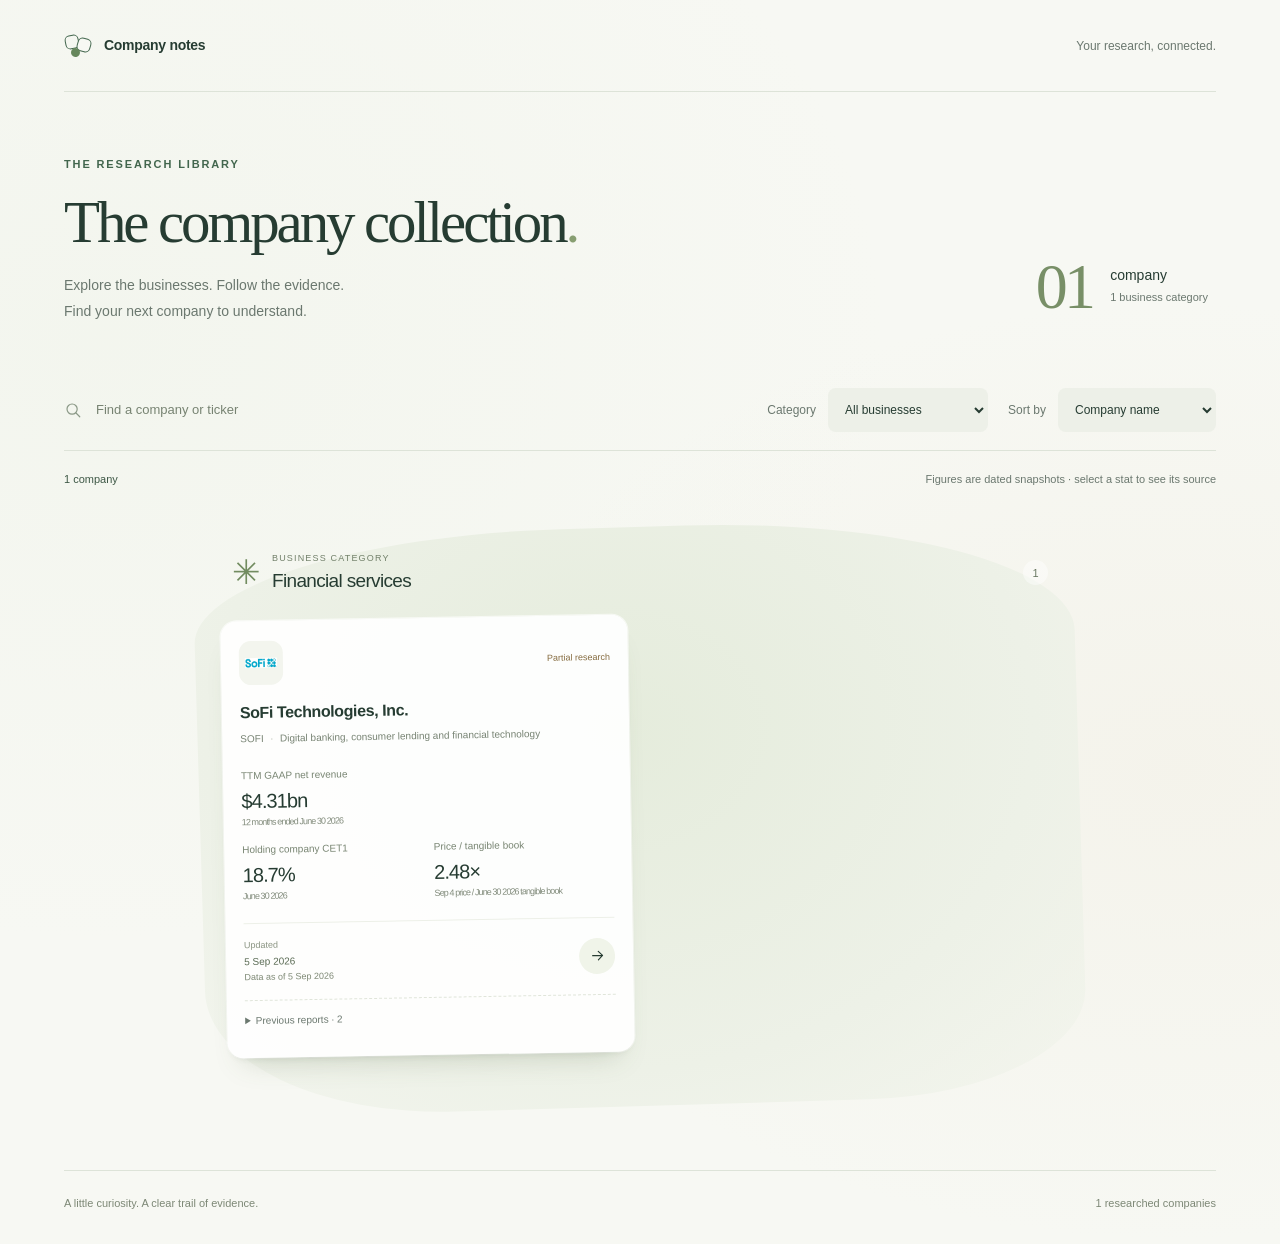
==== index.html @ 79e11a02 "Publish company research library with compact SOFI evidence" ====
<!doctype html><html lang="en"><head><meta charset="utf-8"><meta name="viewport" content="width=device-width, initial-scale=1"><meta name="referrer" content="no-referrer"><meta name="description" content="A personal library of sourced company research, grouped by business category."><title>The company collection</title><style>:root{--paper:#f7f8f3;--ink:#263c32;--muted:#6b786f;--accent:#42664d;--line:#dde3d8;font-family:"Segoe UI",Arial,sans-serif;color:var(--ink);background:var(--paper);font-synthesis:none;line-height:1.5}
*{box-sizing:border-box}body{margin:0;background:radial-gradient(ellipse at 8% 27%,#eaf0e350,transparent 47%),radial-gradient(ellipse at 92% 62%,#f0ebde60,transparent 43%)}[hidden]{display:none!important}a{color:inherit;text-decoration:none}button,input,select{font:inherit;color:inherit}button,select{cursor:pointer}button{border:1px solid var(--line);border-radius:8px;background:#fff;padding:11px 18px}a:focus-visible,button:focus-visible,input:focus-visible,select:focus-visible,summary:focus-visible{outline:3px solid #8c6947;outline-offset:5px}h1,h2,h3,p{margin:0}h1,h2,h3{text-wrap:balance}svg{display:block;fill:none;stroke:currentColor;stroke-width:1.6;stroke-linecap:round;stroke-linejoin:round}.page-shell{max-width:1512px;padding:0 64px;margin:auto}.masthead{height:92px;display:flex;align-items:center;justify-content:space-between;border-bottom:1px solid var(--line)}.wordmark{display:inline-flex;gap:12px;align-items:center;font-size:14px;font-weight:600;letter-spacing:-.02em}.masthead-note{font-size:12px;color:var(--muted)}.collection-mark{position:relative;width:28px;height:28px}.collection-mark i{position:absolute;width:14px;height:14px;border:1.5px solid var(--accent);border-radius:5px;transform:rotate(-12deg)}.collection-mark i:nth-child(1){left:1px;top:3px}.collection-mark i:nth-child(2){left:13px;top:6px;transform:rotate(16deg);background:var(--paper)}.collection-mark i:nth-child(3){left:7px;top:16px;width:9px;height:9px;background:#66875c;border:0}.library-intro{display:flex;gap:40px;align-items:flex-end;justify-content:space-between;padding:64px 0 32px}.eyebrow{font-size:11px;text-transform:uppercase;letter-spacing:.17em;color:var(--accent);font-weight:600;margin-bottom:18px}h1{font-family:Georgia,"Times New Roman",serif;font-size:clamp(2.4rem,4.6vw,4.3rem);font-weight:400;line-height:1.07;letter-spacing:-.052em;max-width:18ch}.heading-dot{color:#879e71}.intro-copy{font-size:14px;color:var(--muted);line-height:1.8;margin-top:20px}.collection-tally{display:flex;align-items:center;gap:18px;padding:0 8px 5px;flex-shrink:0}.collection-tally>span{font-family:Georgia,serif;font-size:64px;line-height:1;font-weight:400;letter-spacing:-.06em;color:#788f67}.collection-tally>div{font-size:14px}.collection-tally small{color:var(--muted);font-size:11px;line-height:2}.demo-note{font-size:11px;color:#706e58;margin:2px 0 12px;border-left:2px solid #c9c5aa;padding-left:10px;max-width:90ch}.gallery-link{display:inline-block;color:var(--accent);font-size:12px;border-bottom:1px solid #bbc9b3;margin-bottom:12px}.toolbar{display:flex;align-items:center;gap:20px;padding:18px 0;border-bottom:1px solid var(--line);margin-top:14px}.search-field{display:flex;align-items:center;gap:12px;margin-right:auto;min-width:180px;flex:1}.search-field svg{width:18px;height:18px;color:#8b9987;flex-shrink:0}.search-field input{width:100%;border:0;background:transparent;min-height:44px;font-size:13px;min-width:0}.search-field input::placeholder{color:#778372}.select-field{display:flex;align-items:center;gap:12px;font-size:12px}.select-field>span{color:var(--muted);white-space:nowrap}.select-field select{max-width:220px;background:#edf0e8;border:1px solid transparent;border-radius:8px;padding:11px 30px 11px 12px;font-size:12px;min-height:44px}.select-field select:hover{border-color:#cbd6c3}.collection-meta{display:flex;justify-content:space-between;gap:16px;font-size:11px;color:var(--muted);padding:20px 0 10px}.collection-meta p:first-child{color:#3d5745}.cluster-grid{display:grid;grid-template-columns:repeat(2,minmax(0,1fr));gap:38px 34px;align-items:start;padding:22px 0 64px}.cluster{position:relative;min-width:0;padding:25px 24px 32px;isolation:isolate;scroll-margin-top:24px}.cluster::before{content:"";position:absolute;z-index:-1;inset:0;border-radius:42% 44% 25% 28% / 18% 20% 18% 22%;background:radial-gradient(ellipse at 48% 35%,#e5ecdc 0%,#edf1e7 64%,#eff3e960 100%);transform:rotate(-1.7deg)}.cluster.tone-1::before{background:radial-gradient(ellipse at 48% 35%,#efe9dc 0%,#f2eee4 64%,#f4f0e660 100%);transform:rotate(2deg)}.cluster.tone-2::before{background:radial-gradient(ellipse at 48% 35%,#e1eae5 0%,#edf2ed 64%,#edf2ec60 100%);transform:rotate(-.7deg)}.cluster:nth-child(even){margin-top:48px}.cluster:last-child:nth-child(odd){grid-column:1/-1;max-width:880px;width:100%;justify-self:center;margin-top:8px}.cluster-heading{display:flex;align-items:center;gap:12px;margin:0 8px 24px}.cluster-symbol{font-family:Georgia,serif;color:#728c60;font-size:34px;line-height:1;flex-shrink:0}.tone-1 .cluster-symbol{color:#a28d67}.tone-2 .cluster-symbol{color:#77968b}.cluster-kicker{text-transform:uppercase;letter-spacing:.13em;color:#72806a;font-size:9px;margin-bottom:3px}h2{font-size:19px;font-weight:500;letter-spacing:-.035em;line-height:1.3}.cluster-count{font-size:11px;color:#697862;background:#ffffff70;min-width:25px;height:25px;border-radius:50%;display:grid;place-items:center;margin-left:auto}.cluster-cards{display:grid;grid-template-columns:repeat(2,minmax(0,1fr));gap:24px 18px;align-items:start;padding:0 0 20px}.company-card{position:relative;min-width:0;background:#ffffffed;border-radius:16px;padding:20px 18px 17px;box-shadow:0 4px 7px -5px #50644130,0 19px 29px -17px #50644142,0 0 0 1px #ffffffa6;transform:translateY(var(--offset,0)) rotate(var(--tilt,-1deg));transition:transform .24s ease,box-shadow .24s ease}.company-card:nth-child(4n+2){--offset:21px;--tilt:1.4deg}.company-card:nth-child(4n+3){--offset:3px;--tilt:.6deg}.company-card:nth-child(4n+4){--offset:26px;--tilt:-.9deg}.card-top{display:flex;align-items:center;justify-content:space-between;gap:8px;margin-bottom:18px}.brand-mark{width:44px;height:44px;border-radius:12px;display:grid;place-items:center;background:#f3f5ee;flex:0 0 auto}.brand-mark img{max-width:32px;max-height:32px;width:auto;height:auto;object-fit:contain}.monogram{font-family:Georgia,serif;font-size:20px;letter-spacing:-.07em;font-weight:400;color:#44664a}.tone-1 .brand-mark{background:#f7f2e7}.tone-1 .monogram{color:#847149}.tone-2 .brand-mark{background:#edf4ef}.tone-2 .monogram{color:#496f66}.card-status{font-size:9px;color:#7a8575;max-width:90px;text-align:right;line-height:1.4}.card-status.partial{color:#856b3f}.company-title{display:block;min-width:0}.company-title h3{font-size:16px;line-height:1.3;font-weight:600;letter-spacing:-.025em;overflow-wrap:anywhere}.company-title>span{display:block;color:#778373;font-size:10px;line-height:1.6;margin-top:7px;overflow-wrap:anywhere}.company-title i{font-style:normal;margin:0 4px;color:#b2b9ab}.company-title:hover h3{color:#597a42}.card-metrics{display:grid;grid-template-columns:repeat(2,minmax(0,1fr));gap:15px 12px;margin:22px 0 20px}.card-stat{display:block;min-width:0;position:relative;border-radius:4px}.card-stat:first-child:nth-last-child(3){grid-column:1/-1}.card-stat dt{font-size:10px;color:#788572;line-height:1.4;margin-bottom:5px}.card-stat dd{margin:0;font-size:20px;font-variant-numeric:tabular-nums;letter-spacing:-.045em;font-weight:500;line-height:1.3;overflow-wrap:anywhere}.card-stat small{font-size:9px;color:#818b7b;display:block;margin-top:3px}.card-stat dd span{font-size:11px;color:#9caf8d;margin-left:4px;display:inline-block;vertical-align:top;opacity:0;transition:opacity .2s}.card-stat:hover dd span,.card-stat:focus-within dd span{opacity:1}.card-stat:hover dd{color:#597a42}.card-footer{display:flex;justify-content:space-between;gap:10px;align-items:center;border-top:1px solid #edf0e8;padding-top:14px}.card-footer>div{font-size:10px;line-height:1.7}.card-footer>div>span{color:#8a9482;display:block;font-size:9px}.card-footer time{display:block;font-variant-numeric:tabular-nums;color:#5b6c55}.card-footer small{display:block;font-size:9px;color:#7d8874}.open-report{display:grid;place-items:center;width:36px;height:36px;flex-shrink:0;border-radius:50%;background:#f0f4e9;transition:background .2s,transform .2s}.open-report svg{width:17px;height:17px}.open-report:hover{background:#e2ebd7;transform:translateX(2px)}.versions{font-size:10px;color:var(--muted);margin-top:14px;padding-top:12px;border-top:1px dashed #e0e5da}.versions summary{cursor:pointer;min-height:28px}.versions ul{padding-left:16px;line-height:2}.versions a{text-decoration:underline;text-underline-offset:3px}.empty-state{text-align:center;padding:70px 20px;max-width:560px;margin:auto;color:var(--muted)}.empty-state>span{font-size:60px;color:#9aae85}.empty-state h2{font-family:Georgia,serif;font-size:28px;color:var(--ink);margin-bottom:12px}.empty-state p{font-size:14px;line-height:1.8;margin-bottom:18px}.library-footer{border-top:1px solid var(--line);padding:24px 0 32px;display:flex;justify-content:space-between;gap:16px;font-size:11px;color:#7d8876}.skip-link{position:absolute;clip-path:inset(50%);width:1px;height:1px;overflow:hidden}.skip-link:focus{clip-path:none;width:auto;height:auto;left:16px;top:12px;padding:12px;background:white;z-index:10}
@media(hover:hover) and (prefers-reduced-motion:no-preference){.company-card:hover,.company-card:focus-within{transform:translateY(calc(var(--offset,0px) - 5px)) rotate(0);box-shadow:0 5px 10px -5px #50644128,0 25px 35px -18px #50644155,0 0 0 1px #ffffff}.open-report:active{transform:translateX(1px) scale(.95)}}
@media(min-width:1360px){.cluster:last-child:nth-child(odd) .cluster-cards{grid-template-columns:repeat(3,minmax(0,1fr))}.cluster:last-child:nth-child(odd) .cluster-cards:has(>.company-card:only-child){grid-template-columns:minmax(0,270px);justify-content:center}.cluster:last-child:nth-child(odd) .cluster-cards:has(>.company-card:first-child:nth-last-child(2)){grid-template-columns:repeat(2,minmax(0,280px));justify-content:center}}
@media(max-width:1199px){.page-shell{padding:0 36px}.cluster-grid{gap:28px 20px}.cluster{padding:24px 18px 28px}.cluster-cards{grid-template-columns:minmax(0,1fr);max-width:330px;margin:auto;gap:24px}.company-card:nth-child(n){--offset:0px;--tilt:-.8deg}.company-card:nth-child(even){--tilt:1deg}.cluster:last-child:nth-child(odd) .cluster-cards{grid-template-columns:repeat(2,minmax(0,1fr));max-width:none}.card-metrics{grid-template-columns:repeat(3,minmax(0,1fr))}.card-stat:first-child:nth-last-child(3){grid-column:auto}.card-stat dd{font-size:19px}}
@media(max-width:820px){.page-shell{padding:0 24px}.library-intro{padding-top:42px;gap:24px}.collection-tally>span{font-size:45px}.collection-tally{gap:12px}.collection-tally>div{font-size:12px}.collection-tally small{font-size:10px}.toolbar{flex-wrap:wrap;gap:12px}.search-field{flex-basis:100%;border-bottom:1px solid var(--line);padding-bottom:6px}.select-field{flex:1}.select-field select{max-width:100%;width:100%;min-width:0}.select-field>span{font-size:10px}.cluster-grid{gap:20px 12px}.cluster{padding:20px 12px 25px}.cluster-heading{margin-left:5px;margin-right:5px;gap:8px}h2{font-size:17px}.cluster-symbol{font-size:28px}.company-card{padding:18px 16px}.card-metrics{grid-template-columns:repeat(2,minmax(0,1fr))}.card-stat:first-child:nth-last-child(3){grid-column:1/-1}.collection-meta{align-items:start}.collection-meta p:last-child{max-width:34ch;text-align:right}.cluster-count{min-width:21px;height:21px}}
@media(max-width:599px){.page-shell{padding:0 20px}.masthead{height:74px}.masthead-note{display:none}.library-intro{display:block;padding:36px 0 22px}h1{font-size:43px;max-width:13ch;line-height:1.03}.eyebrow{font-size:10px;margin-bottom:14px}.intro-copy{font-size:12px;line-height:1.8;margin-top:18px}.collection-tally{padding:0;margin-top:23px;gap:10px;align-items:baseline}.collection-tally>span{font-size:25px}.collection-tally>div{display:flex;align-items:baseline;gap:9px;font-size:11px}.collection-tally br{display:none}.collection-tally small{font-size:10px}.demo-note{font-size:10px;line-height:1.65}.toolbar{margin-top:7px;padding-top:4px}.select-field{display:block}.select-field>span{display:block;margin-bottom:6px}.select-field select{font-size:11px;padding-left:10px}.collection-meta{font-size:10px;gap:15px;padding-top:17px}.collection-meta p:last-child{max-width:26ch}.cluster-grid{display:block;padding-top:24px;padding-bottom:26px}.cluster:nth-child(n){margin:0 0 34px;padding:24px 17px 28px;max-width:none}.cluster::before{border-radius:34% 40% 26% 24% / 10% 13% 10% 11%}.cluster-heading{margin:0 4px 24px;gap:12px}.cluster-kicker{font-size:9px}.cluster-symbol{font-size:34px}h2{font-size:21px}.cluster-count{min-width:25px;height:25px;font-size:11px}.cluster-cards,.cluster:last-child:nth-child(odd) .cluster-cards{display:grid;grid-template-columns:minmax(0,1fr);gap:23px;max-width:340px;padding-bottom:8px}.company-card{padding:21px 20px 18px}.company-card:nth-child(n){--offset:0px;--tilt:-.7deg}.company-card:nth-child(even){--tilt:.8deg}.company-title h3{font-size:18px}.company-title>span{font-size:11px}.card-status{font-size:10px}.card-top{margin-bottom:16px}.brand-mark{width:44px;height:44px}.card-metrics{grid-template-columns:repeat(3,minmax(0,1fr));gap:12px;margin-top:22px;margin-bottom:20px}.card-stat:first-child:nth-last-child(3){grid-column:auto}.card-stat dt{font-size:10px}.card-stat dd{font-size:20px}.card-stat dd span{display:none}.card-stat small{font-size:9px;line-height:1.5}.card-stat dd a{display:inline-block;min-height:32px}.card-footer time{font-size:11px}.open-report{width:44px;height:44px}.library-footer{flex-direction:column;font-size:10px;gap:8px}.versions summary{min-height:40px;display:flex;align-items:center}.versions a{display:inline-block;min-height:36px;padding:8px 0}}
@media(max-width:359px){.page-shell{padding:0 15px}h1{font-size:37px}.cluster:nth-child(n){padding:22px 13px 26px}.company-card{padding:18px 17px}.card-metrics{grid-template-columns:repeat(2,minmax(0,1fr))}.card-stat:first-child:nth-last-child(3){grid-column:1/-1}.collection-tally small{font-size:9px}}
@media(prefers-reduced-motion:reduce){*,*::before{transition:none!important;animation:none!important;scroll-behavior:auto!important}.company-card:nth-child(n){transform:none}.open-report:hover{transform:none}}
</style></head><body><a class="skip-link" href="#collection">Skip to companies</a><div class="page-shell"><header class="masthead"><a href="index.html" class="wordmark"><span class="collection-mark" aria-hidden="true"><i></i><i></i><i></i></span>Company notes</a><span class="masthead-note">Your research, connected.</span></header><div class="library-intro"><div><p class="eyebrow">The research library</p><h1>The company collection<span class="heading-dot">.</span></h1><p class="intro-copy">Explore the businesses. Follow the evidence.<br>Find your next company to understand.</p></div><div class="collection-tally"><span>01</span><div>company<br><small>1 business category</small></div></div></div><div class="toolbar" hidden><label class="search-field"><svg viewBox="0 0 24 24" aria-hidden="true"><circle cx="10.8" cy="10.8" r="6.8"/><path d="m16 16 5 5"/></svg><input id="company-search" type="search" placeholder="Find a company or ticker" aria-label="Find a company or ticker"></label><label class="select-field"><span>Category</span><select id="category-filter"><option value="">All businesses</option><option value="Financial services">Financial services</option></select></label><label class="select-field"><span>Sort by</span><select id="sort-order"><option value="name">Company name</option><option value="updated">Recently updated</option></select></label></div><div class="collection-meta"><p id="result-count" role="status" aria-live="polite" data-label="companies shown">1 company</p><p>Figures are dated snapshots · select a stat to see its source</p></div><main id="collection"><div class="cluster-grid"><section class="cluster tone-0" data-category="Financial services" aria-labelledby="cluster-0"><header class="cluster-heading"><span class="cluster-symbol" aria-hidden="true">✳</span><div><p class="cluster-kicker">Business category</p><h2 id="cluster-0">Financial services</h2></div><span class="cluster-count">1</span></header><div class="cluster-cards"><article class="company-card" data-name="sofi technologies, inc. sofi digital banking, consumer lending and financial technology financial services" data-date="2026-09-05T17:38:06+03:00" data-company="SoFi Technologies, Inc."><div class="card-top"><div class="brand-mark"><img src="[data-uri]" alt="SoFi Technologies, Inc. logo" width="48" height="48"></div><span class="card-status partial">Partial research</span></div><a class="company-title" href="reports/sofi-fc8c2ec86eea9a8e/2026-09-05-d4c3483b4aa32285/report.html"><h3>SoFi Technologies, Inc.</h3><span>SOFI <i>·</i> Digital banking, consumer lending and financial technology</span></a><dl class="card-metrics"><div class="card-stat"><dt>TTM GAAP net revenue</dt><dd><a href="reports/sofi-fc8c2ec86eea9a8e/2026-09-05-d4c3483b4aa32285/report.html#ev-ttmrev" title="TTM GAAP net revenue · 12 months ended June 30 2026 · USD million · Calculated from individually identified inputs
FY25 revenue + H1 2026 − H1 2025" aria-label="TTM GAAP net revenue: $4.31bn · View evidence">$4.31bn<span aria-hidden="true">↗</span></a><small>12 months ended June 30 2026</small></dd></div><div class="card-stat"><dt>Holding company CET1</dt><dd><a href="reports/sofi-fc8c2ec86eea9a8e/2026-09-05-d4c3483b4aa32285/report.html#ev-cet1" title="Holding company CET1 · June 30 2026 · percent · Regulatory capital disclosure
Holding-company CET1 ratio in the filed regulatory-capital table; distinct from the bank-subsidiary ratio." aria-label="Holding company CET1: 18.7% · View evidence">18.7%<span aria-hidden="true">↗</span></a><small>June 30 2026</small></dd></div><div class="card-stat"><dt>Price / tangible book</dt><dd><a href="reports/sofi-fc8c2ec86eea9a8e/2026-09-05-d4c3483b4aa32285/report.html#ev-ptbv" title="Price / tangible book · Sep 4 price / June 30 2026 tangible book · multiple · Calculated from individually identified inputs
Different market and balance-sheet dates; company rounded TBV per share." aria-label="Price / tangible book: 2.48× · View evidence">2.48×<span aria-hidden="true">↗</span></a><small>Sep 4 price / June 30 2026 tangible book</small></dd></div></dl><footer class="card-footer"><div><span>Updated</span><time datetime="2026-09-05T17:38:06+03:00" title="2026-09-05T17:38:06+03:00">5 Sep 2026</time><small>Data as of 5 Sep 2026</small></div><a class="open-report" href="reports/sofi-fc8c2ec86eea9a8e/2026-09-05-d4c3483b4aa32285/report.html" aria-label="Open report for SoFi Technologies, Inc."><svg viewBox="0 0 24 24" aria-hidden="true"><path d="M5 12h14m-6-6 6 6-6 6"/></svg></a></footer><details class="versions"><summary>Previous reports · 2</summary><ul><li><a href="reports/sofi-fc8c2ec86eea9a8e/2026-09-05-11aaa94b33502b17/report.html">5 Sep 2026 · 17:35:55+03:00</a></li><li><a href="reports/sofi-fc8c2ec86eea9a8e/2026-09-05-7edc0a6c2bb156d8/report.html">5 Sep 2026 · 17:26:01+03:00</a></li></ul></details></article></div></section></div><div id="no-results" class="empty-state" hidden><h2>No companies found.</h2><p>Try a different name, ticker, or business category.</p><button id="reset-filters" type="button">Clear filters</button></div></main><footer class="library-footer"><span>A little curiosity. A clear trail of evidence.</span><span>1 researched companies</span></footer></div><script>(() => {
  'use strict';
  const toolbar = document.querySelector('.toolbar');
  const search = document.querySelector('#company-search');
  const category = document.querySelector('#category-filter');
  const sort = document.querySelector('#sort-order');
  const groups = [...document.querySelectorAll('.cluster')];
  const counter = document.querySelector('#result-count');
  const normalize = value => value.normalize('NFD').replace(/[\u0300-\u036f]/g, '').toLocaleLowerCase();
  const update = () => {
    const query = normalize(search.value.trim());
    let count = 0;
    for (const group of groups) {
      const cards = [...group.querySelectorAll('.company-card')];
      cards.sort((a, b) => sort.value === 'updated'
        ? Date.parse(b.dataset.date) - Date.parse(a.dataset.date) || a.dataset.company.localeCompare(b.dataset.company)
        : a.dataset.company.localeCompare(b.dataset.company));
      let visible = 0;
      for (const card of cards) {
        card.hidden = !(normalize(card.dataset.name).includes(query) && (!category.value || category.value === group.dataset.category));
        if (!card.hidden) visible++;
        group.querySelector('.cluster-cards').appendChild(card);
      }
      group.hidden = visible === 0;
      group.querySelector('.cluster-count').textContent = visible;
      count += visible;
    }
    counter.textContent = `${count} ${counter.dataset.label}`;
    document.querySelector('#no-results').hidden = count !== 0 || groups.length === 0;
  };
  search.addEventListener('input', update);
  category.addEventListener('change', update);
  sort.addEventListener('change', update);
  document.querySelector('#reset-filters').addEventListener('click', () => {
    search.value = ''; category.value = ''; sort.value = 'name'; update(); search.focus();
  });
  toolbar.hidden = groups.length === 0;
})();
</script></body></html>
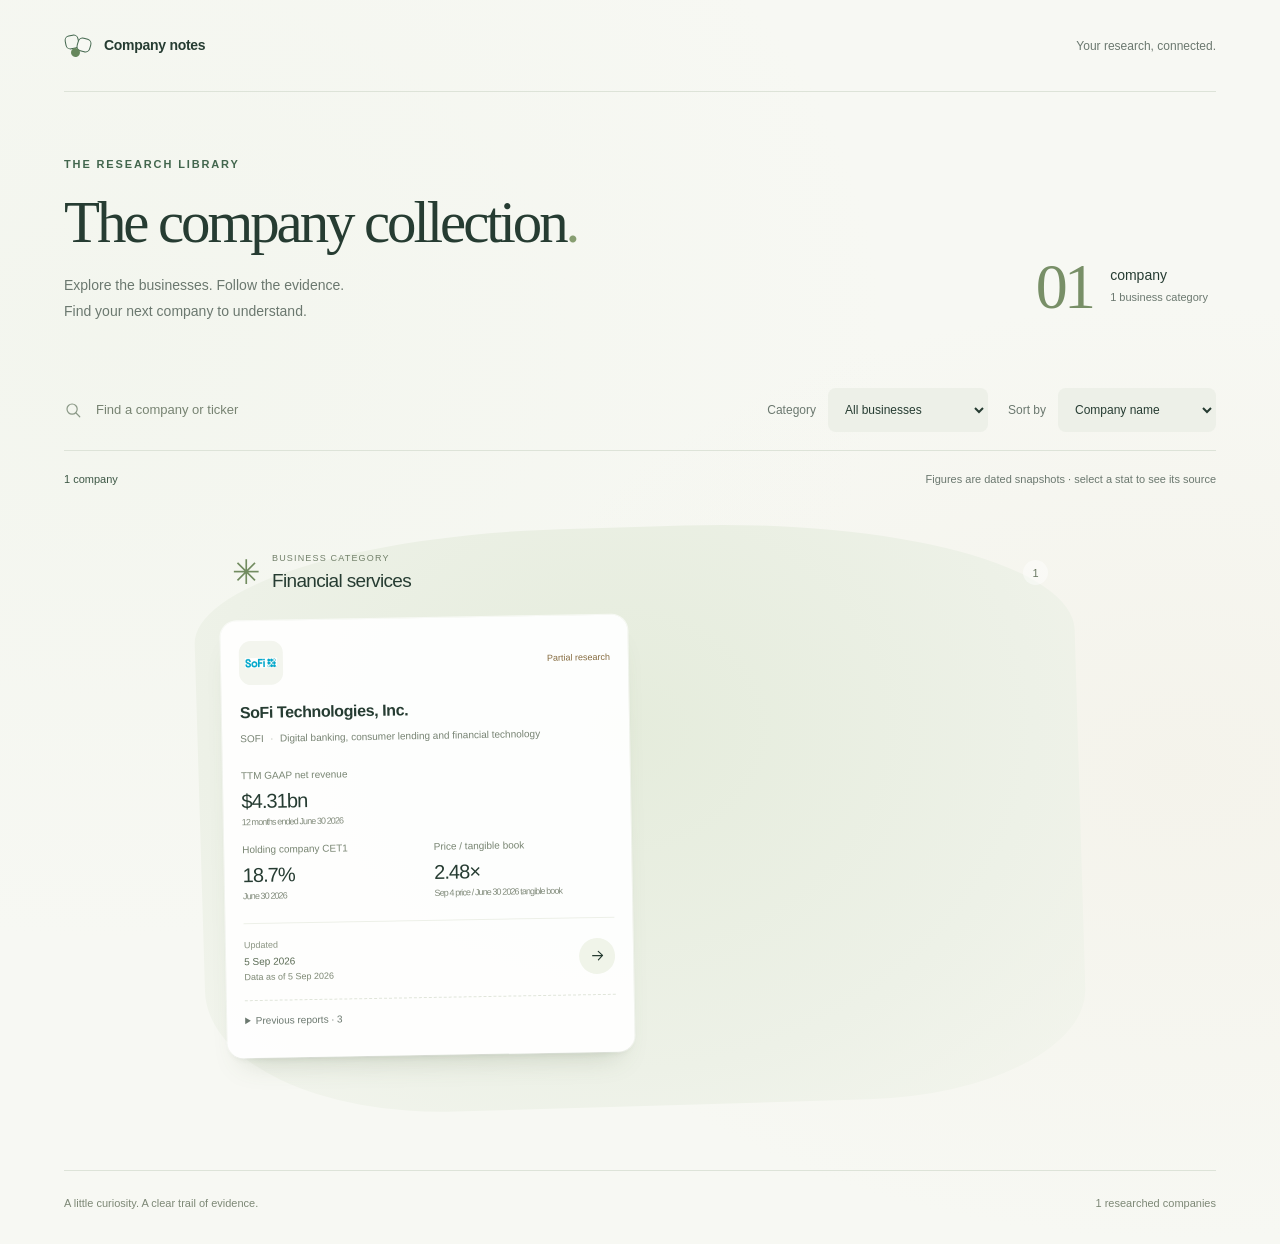
==== commit f8665744: "Update SOFI case study and add reusable analysis skill" ====
--- a/index.html
+++ b/index.html
@@ -7,10 +7,10 @@
 @media(max-width:599px){.page-shell{padding:0 20px}.masthead{height:74px}.masthead-note{display:none}.library-intro{display:block;padding:36px 0 22px}h1{font-size:43px;max-width:13ch;line-height:1.03}.eyebrow{font-size:10px;margin-bottom:14px}.intro-copy{font-size:12px;line-height:1.8;margin-top:18px}.collection-tally{padding:0;margin-top:23px;gap:10px;align-items:baseline}.collection-tally>span{font-size:25px}.collection-tally>div{display:flex;align-items:baseline;gap:9px;font-size:11px}.collection-tally br{display:none}.collection-tally small{font-size:10px}.demo-note{font-size:10px;line-height:1.65}.toolbar{margin-top:7px;padding-top:4px}.select-field{display:block}.select-field>span{display:block;margin-bottom:6px}.select-field select{font-size:11px;padding-left:10px}.collection-meta{font-size:10px;gap:15px;padding-top:17px}.collection-meta p:last-child{max-width:26ch}.cluster-grid{display:block;padding-top:24px;padding-bottom:26px}.cluster:nth-child(n){margin:0 0 34px;padding:24px 17px 28px;max-width:none}.cluster::before{border-radius:34% 40% 26% 24% / 10% 13% 10% 11%}.cluster-heading{margin:0 4px 24px;gap:12px}.cluster-kicker{font-size:9px}.cluster-symbol{font-size:34px}h2{font-size:21px}.cluster-count{min-width:25px;height:25px;font-size:11px}.cluster-cards,.cluster:last-child:nth-child(odd) .cluster-cards{display:grid;grid-template-columns:minmax(0,1fr);gap:23px;max-width:340px;padding-bottom:8px}.company-card{padding:21px 20px 18px}.company-card:nth-child(n){--offset:0px;--tilt:-.7deg}.company-card:nth-child(even){--tilt:.8deg}.company-title h3{font-size:18px}.company-title>span{font-size:11px}.card-status{font-size:10px}.card-top{margin-bottom:16px}.brand-mark{width:44px;height:44px}.card-metrics{grid-template-columns:repeat(3,minmax(0,1fr));gap:12px;margin-top:22px;margin-bottom:20px}.card-stat:first-child:nth-last-child(3){grid-column:auto}.card-stat dt{font-size:10px}.card-stat dd{font-size:20px}.card-stat dd span{display:none}.card-stat small{font-size:9px;line-height:1.5}.card-stat dd a{display:inline-block;min-height:32px}.card-footer time{font-size:11px}.open-report{width:44px;height:44px}.library-footer{flex-direction:column;font-size:10px;gap:8px}.versions summary{min-height:40px;display:flex;align-items:center}.versions a{display:inline-block;min-height:36px;padding:8px 0}}
 @media(max-width:359px){.page-shell{padding:0 15px}h1{font-size:37px}.cluster:nth-child(n){padding:22px 13px 26px}.company-card{padding:18px 17px}.card-metrics{grid-template-columns:repeat(2,minmax(0,1fr))}.card-stat:first-child:nth-last-child(3){grid-column:1/-1}.collection-tally small{font-size:9px}}
 @media(prefers-reduced-motion:reduce){*,*::before{transition:none!important;animation:none!important;scroll-behavior:auto!important}.company-card:nth-child(n){transform:none}.open-report:hover{transform:none}}
-</style></head><body><a class="skip-link" href="#collection">Skip to companies</a><div class="page-shell"><header class="masthead"><a href="index.html" class="wordmark"><span class="collection-mark" aria-hidden="true"><i></i><i></i><i></i></span>Company notes</a><span class="masthead-note">Your research, connected.</span></header><div class="library-intro"><div><p class="eyebrow">The research library</p><h1>The company collection<span class="heading-dot">.</span></h1><p class="intro-copy">Explore the businesses. Follow the evidence.<br>Find your next company to understand.</p></div><div class="collection-tally"><span>01</span><div>company<br><small>1 business category</small></div></div></div><div class="toolbar" hidden><label class="search-field"><svg viewBox="0 0 24 24" aria-hidden="true"><circle cx="10.8" cy="10.8" r="6.8"/><path d="m16 16 5 5"/></svg><input id="company-search" type="search" placeholder="Find a company or ticker" aria-label="Find a company or ticker"></label><label class="select-field"><span>Category</span><select id="category-filter"><option value="">All businesses</option><option value="Financial services">Financial services</option></select></label><label class="select-field"><span>Sort by</span><select id="sort-order"><option value="name">Company name</option><option value="updated">Recently updated</option></select></label></div><div class="collection-meta"><p id="result-count" role="status" aria-live="polite" data-label="companies shown">1 company</p><p>Figures are dated snapshots · select a stat to see its source</p></div><main id="collection"><div class="cluster-grid"><section class="cluster tone-0" data-category="Financial services" aria-labelledby="cluster-0"><header class="cluster-heading"><span class="cluster-symbol" aria-hidden="true">✳</span><div><p class="cluster-kicker">Business category</p><h2 id="cluster-0">Financial services</h2></div><span class="cluster-count">1</span></header><div class="cluster-cards"><article class="company-card" data-name="sofi technologies, inc. sofi digital banking, consumer lending and financial technology financial services" data-date="2026-09-05T17:38:06+03:00" data-company="SoFi Technologies, Inc."><div class="card-top"><div class="brand-mark"><img src="[data-uri]" alt="SoFi Technologies, Inc. logo" width="48" height="48"></div><span class="card-status partial">Partial research</span></div><a class="company-title" href="reports/sofi-fc8c2ec86eea9a8e/2026-09-05-d4c3483b4aa32285/report.html"><h3>SoFi Technologies, Inc.</h3><span>SOFI <i>·</i> Digital banking, consumer lending and financial technology</span></a><dl class="card-metrics"><div class="card-stat"><dt>TTM GAAP net revenue</dt><dd><a href="reports/sofi-fc8c2ec86eea9a8e/2026-09-05-d4c3483b4aa32285/report.html#ev-ttmrev" title="TTM GAAP net revenue · 12 months ended June 30 2026 · USD million · Calculated from individually identified inputs
-FY25 revenue + H1 2026 − H1 2025" aria-label="TTM GAAP net revenue: $4.31bn · View evidence">$4.31bn<span aria-hidden="true">↗</span></a><small>12 months ended June 30 2026</small></dd></div><div class="card-stat"><dt>Holding company CET1</dt><dd><a href="reports/sofi-fc8c2ec86eea9a8e/2026-09-05-d4c3483b4aa32285/report.html#ev-cet1" title="Holding company CET1 · June 30 2026 · percent · Regulatory capital disclosure
-Holding-company CET1 ratio in the filed regulatory-capital table; distinct from the bank-subsidiary ratio." aria-label="Holding company CET1: 18.7% · View evidence">18.7%<span aria-hidden="true">↗</span></a><small>June 30 2026</small></dd></div><div class="card-stat"><dt>Price / tangible book</dt><dd><a href="reports/sofi-fc8c2ec86eea9a8e/2026-09-05-d4c3483b4aa32285/report.html#ev-ptbv" title="Price / tangible book · Sep 4 price / June 30 2026 tangible book · multiple · Calculated from individually identified inputs
-Different market and balance-sheet dates; company rounded TBV per share." aria-label="Price / tangible book: 2.48× · View evidence">2.48×<span aria-hidden="true">↗</span></a><small>Sep 4 price / June 30 2026 tangible book</small></dd></div></dl><footer class="card-footer"><div><span>Updated</span><time datetime="2026-09-05T17:38:06+03:00" title="2026-09-05T17:38:06+03:00">5 Sep 2026</time><small>Data as of 5 Sep 2026</small></div><a class="open-report" href="reports/sofi-fc8c2ec86eea9a8e/2026-09-05-d4c3483b4aa32285/report.html" aria-label="Open report for SoFi Technologies, Inc."><svg viewBox="0 0 24 24" aria-hidden="true"><path d="M5 12h14m-6-6 6 6-6 6"/></svg></a></footer><details class="versions"><summary>Previous reports · 2</summary><ul><li><a href="reports/sofi-fc8c2ec86eea9a8e/2026-09-05-11aaa94b33502b17/report.html">5 Sep 2026 · 17:35:55+03:00</a></li><li><a href="reports/sofi-fc8c2ec86eea9a8e/2026-09-05-7edc0a6c2bb156d8/report.html">5 Sep 2026 · 17:26:01+03:00</a></li></ul></details></article></div></section></div><div id="no-results" class="empty-state" hidden><h2>No companies found.</h2><p>Try a different name, ticker, or business category.</p><button id="reset-filters" type="button">Clear filters</button></div></main><footer class="library-footer"><span>A little curiosity. A clear trail of evidence.</span><span>1 researched companies</span></footer></div><script>(() => {
+</style></head><body><a class="skip-link" href="#collection">Skip to companies</a><div class="page-shell"><header class="masthead"><a href="index.html" class="wordmark"><span class="collection-mark" aria-hidden="true"><i></i><i></i><i></i></span>Company notes</a><span class="masthead-note">Your research, connected.</span></header><div class="library-intro"><div><p class="eyebrow">The research library</p><h1>The company collection<span class="heading-dot">.</span></h1><p class="intro-copy">Explore the businesses. Follow the evidence.<br>Find your next company to understand.</p></div><div class="collection-tally"><span>01</span><div>company<br><small>1 business category</small></div></div></div><div class="toolbar" hidden><label class="search-field"><svg viewBox="0 0 24 24" aria-hidden="true"><circle cx="10.8" cy="10.8" r="6.8"/><path d="m16 16 5 5"/></svg><input id="company-search" type="search" placeholder="Find a company or ticker" aria-label="Find a company or ticker"></label><label class="select-field"><span>Category</span><select id="category-filter"><option value="">All businesses</option><option value="Financial services">Financial services</option></select></label><label class="select-field"><span>Sort by</span><select id="sort-order"><option value="name">Company name</option><option value="updated">Recently updated</option></select></label></div><div class="collection-meta"><p id="result-count" role="status" aria-live="polite" data-label="companies shown">1 company</p><p>Figures are dated snapshots · select a stat to see its source</p></div><main id="collection"><div class="cluster-grid"><section class="cluster tone-0" data-category="Financial services" aria-labelledby="cluster-0"><header class="cluster-heading"><span class="cluster-symbol" aria-hidden="true">✳</span><div><p class="cluster-kicker">Business category</p><h2 id="cluster-0">Financial services</h2></div><span class="cluster-count">1</span></header><div class="cluster-cards"><article class="company-card" data-name="sofi technologies, inc. sofi digital banking, consumer lending and financial technology financial services" data-date="2026-09-05T17:38:06+03:00" data-company="SoFi Technologies, Inc."><div class="card-top"><div class="brand-mark"><img src="[data-uri]" alt="SoFi Technologies, Inc. logo" width="48" height="48"></div><span class="card-status partial">Partial research</span></div><a class="company-title" href="reports/sofi-fc8c2ec86eea9a8e/2026-09-05-2444a90c0f22b684/report.html"><h3>SoFi Technologies, Inc.</h3><span>SOFI <i>·</i> Digital banking, consumer lending and financial technology</span></a><dl class="card-metrics"><div class="card-stat"><dt>TTM GAAP net revenue</dt><dd><a href="reports/sofi-fc8c2ec86eea9a8e/2026-09-05-2444a90c0f22b684/report.html#ev-ttmrev" title="TTM GAAP net revenue · 12 months ended June 30 2026 · USD million · Calculated from individually identified inputs
+FY25 revenue + H1 2026 − H1 2025" aria-label="TTM GAAP net revenue: $4.31bn · View evidence">$4.31bn<span aria-hidden="true">↗</span></a><small>12 months ended June 30 2026</small></dd></div><div class="card-stat"><dt>Holding company CET1</dt><dd><a href="reports/sofi-fc8c2ec86eea9a8e/2026-09-05-2444a90c0f22b684/report.html#ev-cet1" title="Holding company CET1 · June 30 2026 · percent · Regulatory capital disclosure
+Holding-company CET1 ratio in the filed regulatory-capital table; distinct from the bank-subsidiary ratio." aria-label="Holding company CET1: 18.7% · View evidence">18.7%<span aria-hidden="true">↗</span></a><small>June 30 2026</small></dd></div><div class="card-stat"><dt>Price / tangible book</dt><dd><a href="reports/sofi-fc8c2ec86eea9a8e/2026-09-05-2444a90c0f22b684/report.html#ev-ptbv" title="Price / tangible book · Sep 4 price / June 30 2026 tangible book · multiple · Calculated from individually identified inputs
+Different market and balance-sheet dates; company rounded TBV per share." aria-label="Price / tangible book: 2.48× · View evidence">2.48×<span aria-hidden="true">↗</span></a><small>Sep 4 price / June 30 2026 tangible book</small></dd></div></dl><footer class="card-footer"><div><span>Updated</span><time datetime="2026-09-05T17:38:06+03:00" title="2026-09-05T17:38:06+03:00">5 Sep 2026</time><small>Data as of 5 Sep 2026</small></div><a class="open-report" href="reports/sofi-fc8c2ec86eea9a8e/2026-09-05-2444a90c0f22b684/report.html" aria-label="Open report for SoFi Technologies, Inc."><svg viewBox="0 0 24 24" aria-hidden="true"><path d="M5 12h14m-6-6 6 6-6 6"/></svg></a></footer><details class="versions"><summary>Previous reports · 3</summary><ul><li><a href="reports/sofi-fc8c2ec86eea9a8e/2026-09-05-d4c3483b4aa32285/report.html">5 Sep 2026 · 17:38:06+03:00</a></li><li><a href="reports/sofi-fc8c2ec86eea9a8e/2026-09-05-11aaa94b33502b17/report.html">5 Sep 2026 · 17:35:55+03:00</a></li><li><a href="reports/sofi-fc8c2ec86eea9a8e/2026-09-05-7edc0a6c2bb156d8/report.html">5 Sep 2026 · 17:26:01+03:00</a></li></ul></details></article></div></section></div><div id="no-results" class="empty-state" hidden><h2>No companies found.</h2><p>Try a different name, ticker, or business category.</p><button id="reset-filters" type="button">Clear filters</button></div></main><footer class="library-footer"><span>A little curiosity. A clear trail of evidence.</span><span>1 researched companies</span></footer></div><script>(() => {
   'use strict';
   const toolbar = document.querySelector('.toolbar');
   const search = document.querySelector('#company-search');
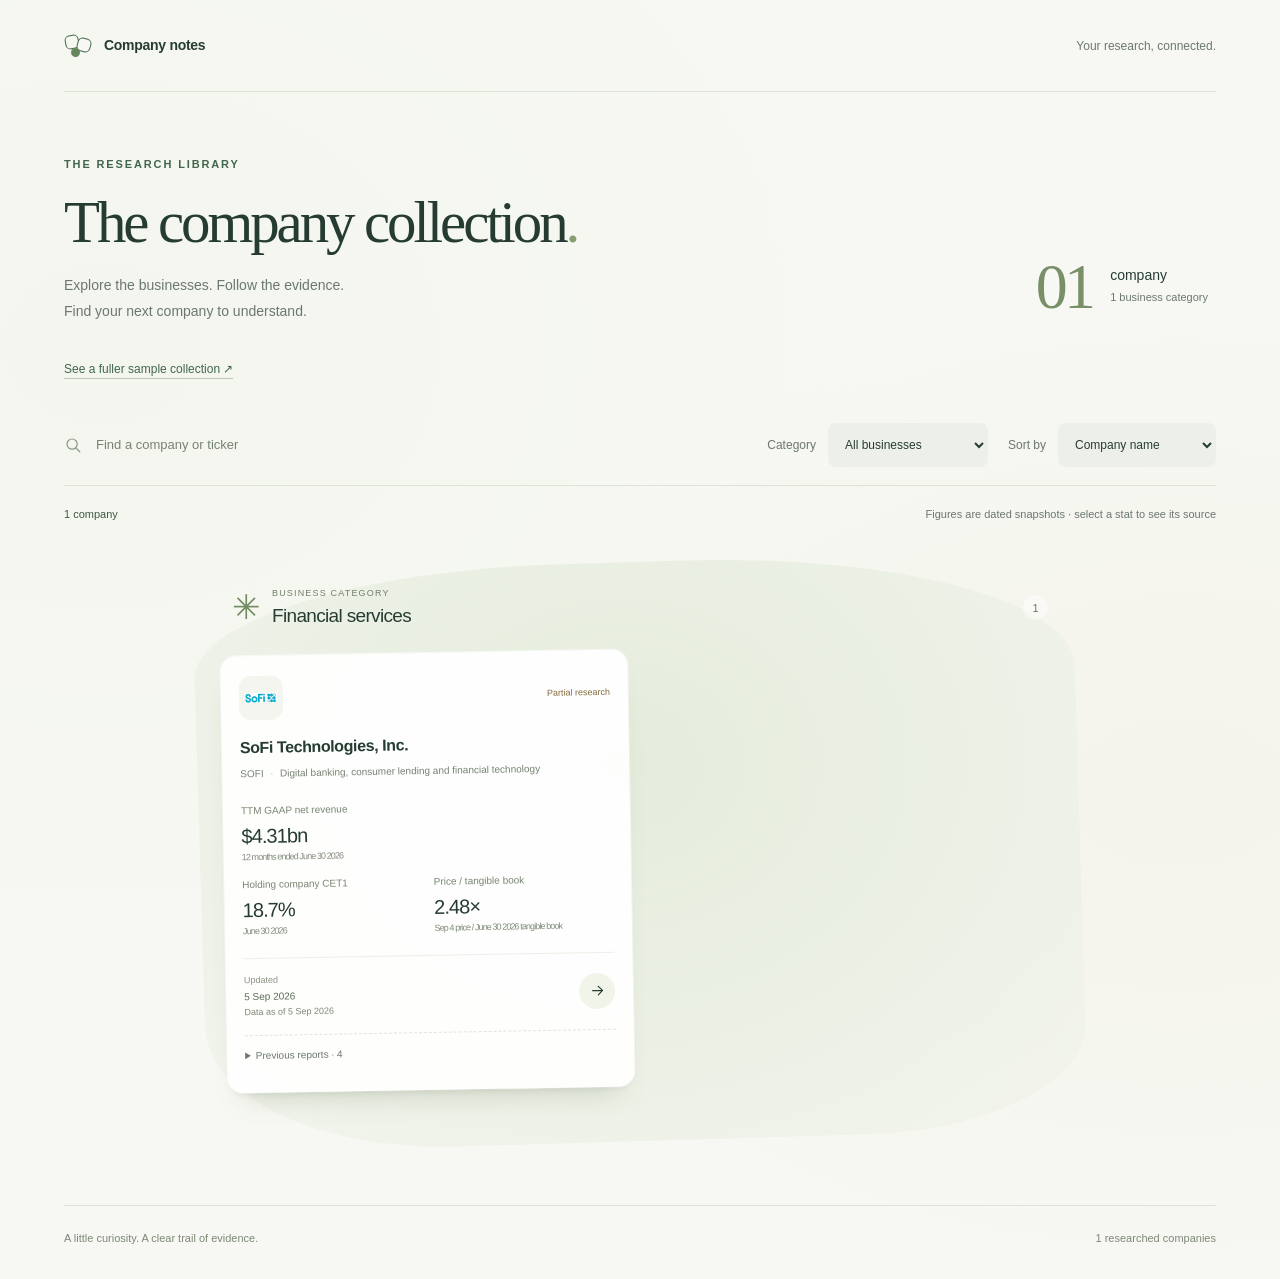
==== commit 92b1fe49: "Add beginner reading mode to SOFI case study and analysis skill" ====
--- a/index.html
+++ b/index.html
@@ -7,10 +7,10 @@
 @media(max-width:599px){.page-shell{padding:0 20px}.masthead{height:74px}.masthead-note{display:none}.library-intro{display:block;padding:36px 0 22px}h1{font-size:43px;max-width:13ch;line-height:1.03}.eyebrow{font-size:10px;margin-bottom:14px}.intro-copy{font-size:12px;line-height:1.8;margin-top:18px}.collection-tally{padding:0;margin-top:23px;gap:10px;align-items:baseline}.collection-tally>span{font-size:25px}.collection-tally>div{display:flex;align-items:baseline;gap:9px;font-size:11px}.collection-tally br{display:none}.collection-tally small{font-size:10px}.demo-note{font-size:10px;line-height:1.65}.toolbar{margin-top:7px;padding-top:4px}.select-field{display:block}.select-field>span{display:block;margin-bottom:6px}.select-field select{font-size:11px;padding-left:10px}.collection-meta{font-size:10px;gap:15px;padding-top:17px}.collection-meta p:last-child{max-width:26ch}.cluster-grid{display:block;padding-top:24px;padding-bottom:26px}.cluster:nth-child(n){margin:0 0 34px;padding:24px 17px 28px;max-width:none}.cluster::before{border-radius:34% 40% 26% 24% / 10% 13% 10% 11%}.cluster-heading{margin:0 4px 24px;gap:12px}.cluster-kicker{font-size:9px}.cluster-symbol{font-size:34px}h2{font-size:21px}.cluster-count{min-width:25px;height:25px;font-size:11px}.cluster-cards,.cluster:last-child:nth-child(odd) .cluster-cards{display:grid;grid-template-columns:minmax(0,1fr);gap:23px;max-width:340px;padding-bottom:8px}.company-card{padding:21px 20px 18px}.company-card:nth-child(n){--offset:0px;--tilt:-.7deg}.company-card:nth-child(even){--tilt:.8deg}.company-title h3{font-size:18px}.company-title>span{font-size:11px}.card-status{font-size:10px}.card-top{margin-bottom:16px}.brand-mark{width:44px;height:44px}.card-metrics{grid-template-columns:repeat(3,minmax(0,1fr));gap:12px;margin-top:22px;margin-bottom:20px}.card-stat:first-child:nth-last-child(3){grid-column:auto}.card-stat dt{font-size:10px}.card-stat dd{font-size:20px}.card-stat dd span{display:none}.card-stat small{font-size:9px;line-height:1.5}.card-stat dd a{display:inline-block;min-height:32px}.card-footer time{font-size:11px}.open-report{width:44px;height:44px}.library-footer{flex-direction:column;font-size:10px;gap:8px}.versions summary{min-height:40px;display:flex;align-items:center}.versions a{display:inline-block;min-height:36px;padding:8px 0}}
 @media(max-width:359px){.page-shell{padding:0 15px}h1{font-size:37px}.cluster:nth-child(n){padding:22px 13px 26px}.company-card{padding:18px 17px}.card-metrics{grid-template-columns:repeat(2,minmax(0,1fr))}.card-stat:first-child:nth-last-child(3){grid-column:1/-1}.collection-tally small{font-size:9px}}
 @media(prefers-reduced-motion:reduce){*,*::before{transition:none!important;animation:none!important;scroll-behavior:auto!important}.company-card:nth-child(n){transform:none}.open-report:hover{transform:none}}
-</style></head><body><a class="skip-link" href="#collection">Skip to companies</a><div class="page-shell"><header class="masthead"><a href="index.html" class="wordmark"><span class="collection-mark" aria-hidden="true"><i></i><i></i><i></i></span>Company notes</a><span class="masthead-note">Your research, connected.</span></header><div class="library-intro"><div><p class="eyebrow">The research library</p><h1>The company collection<span class="heading-dot">.</span></h1><p class="intro-copy">Explore the businesses. Follow the evidence.<br>Find your next company to understand.</p></div><div class="collection-tally"><span>01</span><div>company<br><small>1 business category</small></div></div></div><div class="toolbar" hidden><label class="search-field"><svg viewBox="0 0 24 24" aria-hidden="true"><circle cx="10.8" cy="10.8" r="6.8"/><path d="m16 16 5 5"/></svg><input id="company-search" type="search" placeholder="Find a company or ticker" aria-label="Find a company or ticker"></label><label class="select-field"><span>Category</span><select id="category-filter"><option value="">All businesses</option><option value="Financial services">Financial services</option></select></label><label class="select-field"><span>Sort by</span><select id="sort-order"><option value="name">Company name</option><option value="updated">Recently updated</option></select></label></div><div class="collection-meta"><p id="result-count" role="status" aria-live="polite" data-label="companies shown">1 company</p><p>Figures are dated snapshots · select a stat to see its source</p></div><main id="collection"><div class="cluster-grid"><section class="cluster tone-0" data-category="Financial services" aria-labelledby="cluster-0"><header class="cluster-heading"><span class="cluster-symbol" aria-hidden="true">✳</span><div><p class="cluster-kicker">Business category</p><h2 id="cluster-0">Financial services</h2></div><span class="cluster-count">1</span></header><div class="cluster-cards"><article class="company-card" data-name="sofi technologies, inc. sofi digital banking, consumer lending and financial technology financial services" data-date="2026-09-05T17:38:06+03:00" data-company="SoFi Technologies, Inc."><div class="card-top"><div class="brand-mark"><img src="[data-uri]" alt="SoFi Technologies, Inc. logo" width="48" height="48"></div><span class="card-status partial">Partial research</span></div><a class="company-title" href="reports/sofi-fc8c2ec86eea9a8e/2026-09-05-2444a90c0f22b684/report.html"><h3>SoFi Technologies, Inc.</h3><span>SOFI <i>·</i> Digital banking, consumer lending and financial technology</span></a><dl class="card-metrics"><div class="card-stat"><dt>TTM GAAP net revenue</dt><dd><a href="reports/sofi-fc8c2ec86eea9a8e/2026-09-05-2444a90c0f22b684/report.html#ev-ttmrev" title="TTM GAAP net revenue · 12 months ended June 30 2026 · USD million · Calculated from individually identified inputs
-FY25 revenue + H1 2026 − H1 2025" aria-label="TTM GAAP net revenue: $4.31bn · View evidence">$4.31bn<span aria-hidden="true">↗</span></a><small>12 months ended June 30 2026</small></dd></div><div class="card-stat"><dt>Holding company CET1</dt><dd><a href="reports/sofi-fc8c2ec86eea9a8e/2026-09-05-2444a90c0f22b684/report.html#ev-cet1" title="Holding company CET1 · June 30 2026 · percent · Regulatory capital disclosure
-Holding-company CET1 ratio in the filed regulatory-capital table; distinct from the bank-subsidiary ratio." aria-label="Holding company CET1: 18.7% · View evidence">18.7%<span aria-hidden="true">↗</span></a><small>June 30 2026</small></dd></div><div class="card-stat"><dt>Price / tangible book</dt><dd><a href="reports/sofi-fc8c2ec86eea9a8e/2026-09-05-2444a90c0f22b684/report.html#ev-ptbv" title="Price / tangible book · Sep 4 price / June 30 2026 tangible book · multiple · Calculated from individually identified inputs
-Different market and balance-sheet dates; company rounded TBV per share." aria-label="Price / tangible book: 2.48× · View evidence">2.48×<span aria-hidden="true">↗</span></a><small>Sep 4 price / June 30 2026 tangible book</small></dd></div></dl><footer class="card-footer"><div><span>Updated</span><time datetime="2026-09-05T17:38:06+03:00" title="2026-09-05T17:38:06+03:00">5 Sep 2026</time><small>Data as of 5 Sep 2026</small></div><a class="open-report" href="reports/sofi-fc8c2ec86eea9a8e/2026-09-05-2444a90c0f22b684/report.html" aria-label="Open report for SoFi Technologies, Inc."><svg viewBox="0 0 24 24" aria-hidden="true"><path d="M5 12h14m-6-6 6 6-6 6"/></svg></a></footer><details class="versions"><summary>Previous reports · 3</summary><ul><li><a href="reports/sofi-fc8c2ec86eea9a8e/2026-09-05-d4c3483b4aa32285/report.html">5 Sep 2026 · 17:38:06+03:00</a></li><li><a href="reports/sofi-fc8c2ec86eea9a8e/2026-09-05-11aaa94b33502b17/report.html">5 Sep 2026 · 17:35:55+03:00</a></li><li><a href="reports/sofi-fc8c2ec86eea9a8e/2026-09-05-7edc0a6c2bb156d8/report.html">5 Sep 2026 · 17:26:01+03:00</a></li></ul></details></article></div></section></div><div id="no-results" class="empty-state" hidden><h2>No companies found.</h2><p>Try a different name, ticker, or business category.</p><button id="reset-filters" type="button">Clear filters</button></div></main><footer class="library-footer"><span>A little curiosity. A clear trail of evidence.</span><span>1 researched companies</span></footer></div><script>(() => {
+</style></head><body><a class="skip-link" href="#collection">Skip to companies</a><div class="page-shell"><header class="masthead"><a href="index.html" class="wordmark"><span class="collection-mark" aria-hidden="true"><i></i><i></i><i></i></span>Company notes</a><span class="masthead-note">Your research, connected.</span></header><div class="library-intro"><div><p class="eyebrow">The research library</p><h1>The company collection<span class="heading-dot">.</span></h1><p class="intro-copy">Explore the businesses. Follow the evidence.<br>Find your next company to understand.</p></div><div class="collection-tally"><span>01</span><div>company<br><small>1 business category</small></div></div></div><a class="gallery-link" href="design-preview/index.html">See a fuller sample collection ↗</a><div class="toolbar" hidden><label class="search-field"><svg viewBox="0 0 24 24" aria-hidden="true"><circle cx="10.8" cy="10.8" r="6.8"/><path d="m16 16 5 5"/></svg><input id="company-search" type="search" placeholder="Find a company or ticker" aria-label="Find a company or ticker"></label><label class="select-field"><span>Category</span><select id="category-filter"><option value="">All businesses</option><option value="Financial services">Financial services</option></select></label><label class="select-field"><span>Sort by</span><select id="sort-order"><option value="name">Company name</option><option value="updated">Recently updated</option></select></label></div><div class="collection-meta"><p id="result-count" role="status" aria-live="polite" data-label="companies shown">1 company</p><p>Figures are dated snapshots · select a stat to see its source</p></div><main id="collection"><div class="cluster-grid"><section class="cluster tone-0" data-category="Financial services" aria-labelledby="cluster-0"><header class="cluster-heading"><span class="cluster-symbol" aria-hidden="true">✳</span><div><p class="cluster-kicker">Business category</p><h2 id="cluster-0">Financial services</h2></div><span class="cluster-count">1</span></header><div class="cluster-cards"><article class="company-card" data-name="sofi technologies, inc. sofi digital banking, consumer lending and financial technology financial services" data-date="2026-09-05T17:38:06+03:00" data-company="SoFi Technologies, Inc."><div class="card-top"><div class="brand-mark"><img src="[data-uri]" alt="SoFi Technologies, Inc. logo" width="48" height="48"></div><span class="card-status partial">Partial research</span></div><a class="company-title" href="reports/sofi-fc8c2ec86eea9a8e/2026-09-05-8546f4ec1188b009/report.html"><h3>SoFi Technologies, Inc.</h3><span>SOFI <i>·</i> Digital banking, consumer lending and financial technology</span></a><dl class="card-metrics"><div class="card-stat"><dt>TTM GAAP net revenue</dt><dd><a href="reports/sofi-fc8c2ec86eea9a8e/2026-09-05-8546f4ec1188b009/report.html#ev-ttmrev" title="TTM GAAP net revenue · 12 months ended June 30 2026 · USD million · Calculated from individually identified inputs
+FY25 revenue + H1 2026 − H1 2025" aria-label="TTM GAAP net revenue: $4.31bn · View evidence">$4.31bn<span aria-hidden="true">↗</span></a><small>12 months ended June 30 2026</small></dd></div><div class="card-stat"><dt>Holding company CET1</dt><dd><a href="reports/sofi-fc8c2ec86eea9a8e/2026-09-05-8546f4ec1188b009/report.html#ev-cet1" title="Holding company CET1 · June 30 2026 · percent · Regulatory capital disclosure
+Holding-company CET1 ratio in the filed regulatory-capital table; distinct from the bank-subsidiary ratio." aria-label="Holding company CET1: 18.7% · View evidence">18.7%<span aria-hidden="true">↗</span></a><small>June 30 2026</small></dd></div><div class="card-stat"><dt>Price / tangible book</dt><dd><a href="reports/sofi-fc8c2ec86eea9a8e/2026-09-05-8546f4ec1188b009/report.html#ev-ptbv" title="Price / tangible book · Sep 4 price / June 30 2026 tangible book · multiple · Calculated from individually identified inputs
+Different market and balance-sheet dates; company rounded TBV per share." aria-label="Price / tangible book: 2.48× · View evidence">2.48×<span aria-hidden="true">↗</span></a><small>Sep 4 price / June 30 2026 tangible book</small></dd></div></dl><footer class="card-footer"><div><span>Updated</span><time datetime="2026-09-05T17:38:06+03:00" title="2026-09-05T17:38:06+03:00">5 Sep 2026</time><small>Data as of 5 Sep 2026</small></div><a class="open-report" href="reports/sofi-fc8c2ec86eea9a8e/2026-09-05-8546f4ec1188b009/report.html" aria-label="Open report for SoFi Technologies, Inc."><svg viewBox="0 0 24 24" aria-hidden="true"><path d="M5 12h14m-6-6 6 6-6 6"/></svg></a></footer><details class="versions"><summary>Previous reports · 4</summary><ul><li><a href="reports/sofi-fc8c2ec86eea9a8e/2026-09-05-2444a90c0f22b684/report.html">5 Sep 2026 · 17:38:06+03:00</a></li><li><a href="reports/sofi-fc8c2ec86eea9a8e/2026-09-05-d4c3483b4aa32285/report.html">5 Sep 2026 · 17:38:06+03:00</a></li><li><a href="reports/sofi-fc8c2ec86eea9a8e/2026-09-05-11aaa94b33502b17/report.html">5 Sep 2026 · 17:35:55+03:00</a></li><li><a href="reports/sofi-fc8c2ec86eea9a8e/2026-09-05-7edc0a6c2bb156d8/report.html">5 Sep 2026 · 17:26:01+03:00</a></li></ul></details></article></div></section></div><div id="no-results" class="empty-state" hidden><h2>No companies found.</h2><p>Try a different name, ticker, or business category.</p><button id="reset-filters" type="button">Clear filters</button></div></main><footer class="library-footer"><span>A little curiosity. A clear trail of evidence.</span><span>1 researched companies</span></footer></div><script>(() => {
   'use strict';
   const toolbar = document.querySelector('.toolbar');
   const search = document.querySelector('#company-search');
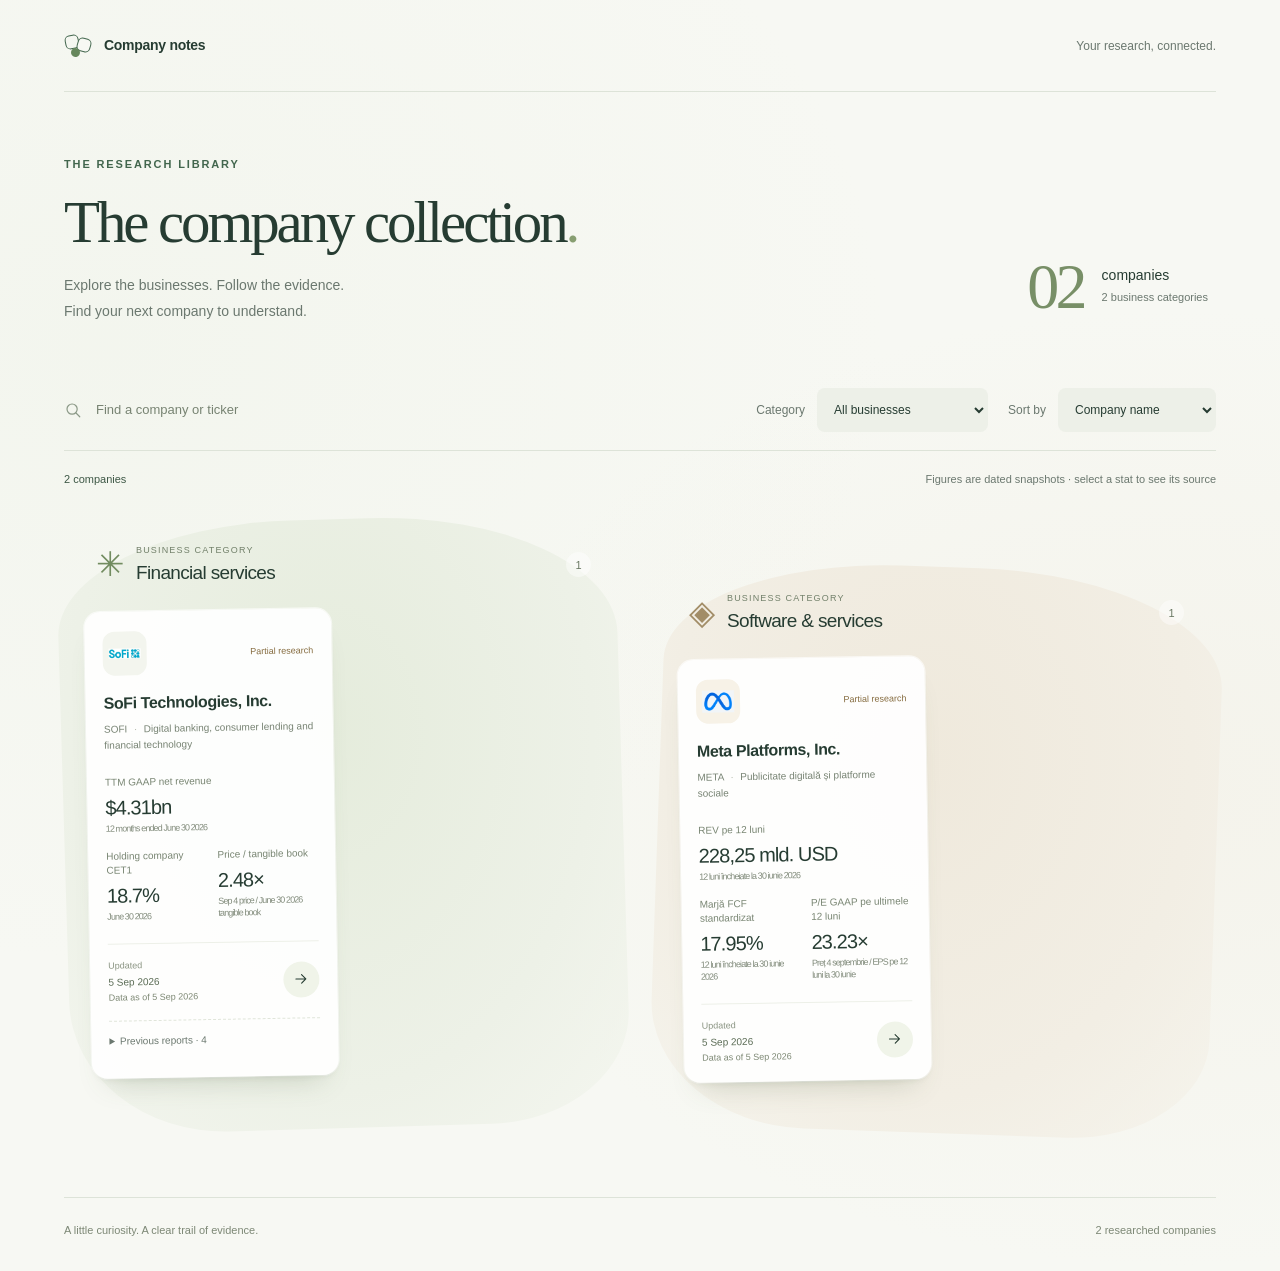
==== commit a06d14cf: "Publish META case study with sourced evidence and official logo" ====
--- a/index.html
+++ b/index.html
@@ -7,10 +7,13 @@
 @media(max-width:599px){.page-shell{padding:0 20px}.masthead{height:74px}.masthead-note{display:none}.library-intro{display:block;padding:36px 0 22px}h1{font-size:43px;max-width:13ch;line-height:1.03}.eyebrow{font-size:10px;margin-bottom:14px}.intro-copy{font-size:12px;line-height:1.8;margin-top:18px}.collection-tally{padding:0;margin-top:23px;gap:10px;align-items:baseline}.collection-tally>span{font-size:25px}.collection-tally>div{display:flex;align-items:baseline;gap:9px;font-size:11px}.collection-tally br{display:none}.collection-tally small{font-size:10px}.demo-note{font-size:10px;line-height:1.65}.toolbar{margin-top:7px;padding-top:4px}.select-field{display:block}.select-field>span{display:block;margin-bottom:6px}.select-field select{font-size:11px;padding-left:10px}.collection-meta{font-size:10px;gap:15px;padding-top:17px}.collection-meta p:last-child{max-width:26ch}.cluster-grid{display:block;padding-top:24px;padding-bottom:26px}.cluster:nth-child(n){margin:0 0 34px;padding:24px 17px 28px;max-width:none}.cluster::before{border-radius:34% 40% 26% 24% / 10% 13% 10% 11%}.cluster-heading{margin:0 4px 24px;gap:12px}.cluster-kicker{font-size:9px}.cluster-symbol{font-size:34px}h2{font-size:21px}.cluster-count{min-width:25px;height:25px;font-size:11px}.cluster-cards,.cluster:last-child:nth-child(odd) .cluster-cards{display:grid;grid-template-columns:minmax(0,1fr);gap:23px;max-width:340px;padding-bottom:8px}.company-card{padding:21px 20px 18px}.company-card:nth-child(n){--offset:0px;--tilt:-.7deg}.company-card:nth-child(even){--tilt:.8deg}.company-title h3{font-size:18px}.company-title>span{font-size:11px}.card-status{font-size:10px}.card-top{margin-bottom:16px}.brand-mark{width:44px;height:44px}.card-metrics{grid-template-columns:repeat(3,minmax(0,1fr));gap:12px;margin-top:22px;margin-bottom:20px}.card-stat:first-child:nth-last-child(3){grid-column:auto}.card-stat dt{font-size:10px}.card-stat dd{font-size:20px}.card-stat dd span{display:none}.card-stat small{font-size:9px;line-height:1.5}.card-stat dd a{display:inline-block;min-height:32px}.card-footer time{font-size:11px}.open-report{width:44px;height:44px}.library-footer{flex-direction:column;font-size:10px;gap:8px}.versions summary{min-height:40px;display:flex;align-items:center}.versions a{display:inline-block;min-height:36px;padding:8px 0}}
 @media(max-width:359px){.page-shell{padding:0 15px}h1{font-size:37px}.cluster:nth-child(n){padding:22px 13px 26px}.company-card{padding:18px 17px}.card-metrics{grid-template-columns:repeat(2,minmax(0,1fr))}.card-stat:first-child:nth-last-child(3){grid-column:1/-1}.collection-tally small{font-size:9px}}
 @media(prefers-reduced-motion:reduce){*,*::before{transition:none!important;animation:none!important;scroll-behavior:auto!important}.company-card:nth-child(n){transform:none}.open-report:hover{transform:none}}
-</style></head><body><a class="skip-link" href="#collection">Skip to companies</a><div class="page-shell"><header class="masthead"><a href="index.html" class="wordmark"><span class="collection-mark" aria-hidden="true"><i></i><i></i><i></i></span>Company notes</a><span class="masthead-note">Your research, connected.</span></header><div class="library-intro"><div><p class="eyebrow">The research library</p><h1>The company collection<span class="heading-dot">.</span></h1><p class="intro-copy">Explore the businesses. Follow the evidence.<br>Find your next company to understand.</p></div><div class="collection-tally"><span>01</span><div>company<br><small>1 business category</small></div></div></div><a class="gallery-link" href="design-preview/index.html">See a fuller sample collection ↗</a><div class="toolbar" hidden><label class="search-field"><svg viewBox="0 0 24 24" aria-hidden="true"><circle cx="10.8" cy="10.8" r="6.8"/><path d="m16 16 5 5"/></svg><input id="company-search" type="search" placeholder="Find a company or ticker" aria-label="Find a company or ticker"></label><label class="select-field"><span>Category</span><select id="category-filter"><option value="">All businesses</option><option value="Financial services">Financial services</option></select></label><label class="select-field"><span>Sort by</span><select id="sort-order"><option value="name">Company name</option><option value="updated">Recently updated</option></select></label></div><div class="collection-meta"><p id="result-count" role="status" aria-live="polite" data-label="companies shown">1 company</p><p>Figures are dated snapshots · select a stat to see its source</p></div><main id="collection"><div class="cluster-grid"><section class="cluster tone-0" data-category="Financial services" aria-labelledby="cluster-0"><header class="cluster-heading"><span class="cluster-symbol" aria-hidden="true">✳</span><div><p class="cluster-kicker">Business category</p><h2 id="cluster-0">Financial services</h2></div><span class="cluster-count">1</span></header><div class="cluster-cards"><article class="company-card" data-name="sofi technologies, inc. sofi digital banking, consumer lending and financial technology financial services" data-date="2026-09-05T17:38:06+03:00" data-company="SoFi Technologies, Inc."><div class="card-top"><div class="brand-mark"><img src="[data-uri]" alt="SoFi Technologies, Inc. logo" width="48" height="48"></div><span class="card-status partial">Partial research</span></div><a class="company-title" href="reports/sofi-fc8c2ec86eea9a8e/2026-09-05-8546f4ec1188b009/report.html"><h3>SoFi Technologies, Inc.</h3><span>SOFI <i>·</i> Digital banking, consumer lending and financial technology</span></a><dl class="card-metrics"><div class="card-stat"><dt>TTM GAAP net revenue</dt><dd><a href="reports/sofi-fc8c2ec86eea9a8e/2026-09-05-8546f4ec1188b009/report.html#ev-ttmrev" title="TTM GAAP net revenue · 12 months ended June 30 2026 · USD million · Calculated from individually identified inputs
+</style></head><body><a class="skip-link" href="#collection">Skip to companies</a><div class="page-shell"><header class="masthead"><a href="index.html" class="wordmark"><span class="collection-mark" aria-hidden="true"><i></i><i></i><i></i></span>Company notes</a><span class="masthead-note">Your research, connected.</span></header><div class="library-intro"><div><p class="eyebrow">The research library</p><h1>The company collection<span class="heading-dot">.</span></h1><p class="intro-copy">Explore the businesses. Follow the evidence.<br>Find your next company to understand.</p></div><div class="collection-tally"><span>02</span><div>companies<br><small>2 business categories</small></div></div></div><div class="toolbar" hidden><label class="search-field"><svg viewBox="0 0 24 24" aria-hidden="true"><circle cx="10.8" cy="10.8" r="6.8"/><path d="m16 16 5 5"/></svg><input id="company-search" type="search" placeholder="Find a company or ticker" aria-label="Find a company or ticker"></label><label class="select-field"><span>Category</span><select id="category-filter"><option value="">All businesses</option><option value="Financial services">Financial services</option><option value="Software &amp; services">Software &amp; services</option></select></label><label class="select-field"><span>Sort by</span><select id="sort-order"><option value="name">Company name</option><option value="updated">Recently updated</option></select></label></div><div class="collection-meta"><p id="result-count" role="status" aria-live="polite" data-label="companies shown">2 companies</p><p>Figures are dated snapshots · select a stat to see its source</p></div><main id="collection"><div class="cluster-grid"><section class="cluster tone-0" data-category="Financial services" aria-labelledby="cluster-0"><header class="cluster-heading"><span class="cluster-symbol" aria-hidden="true">✳</span><div><p class="cluster-kicker">Business category</p><h2 id="cluster-0">Financial services</h2></div><span class="cluster-count">1</span></header><div class="cluster-cards"><article class="company-card" data-name="sofi technologies, inc. sofi digital banking, consumer lending and financial technology financial services" data-date="2026-09-05T17:38:06+03:00" data-company="SoFi Technologies, Inc."><div class="card-top"><div class="brand-mark"><img src="[data-uri]" alt="SoFi Technologies, Inc. logo" width="48" height="48"></div><span class="card-status partial">Partial research</span></div><a class="company-title" href="reports/sofi-fc8c2ec86eea9a8e/2026-09-05-8546f4ec1188b009/report.html"><h3>SoFi Technologies, Inc.</h3><span>SOFI <i>·</i> Digital banking, consumer lending and financial technology</span></a><dl class="card-metrics"><div class="card-stat"><dt>TTM GAAP net revenue</dt><dd><a href="reports/sofi-fc8c2ec86eea9a8e/2026-09-05-8546f4ec1188b009/report.html#ev-ttmrev" title="TTM GAAP net revenue · 12 months ended June 30 2026 · USD million · Calculated from individually identified inputs
 FY25 revenue + H1 2026 − H1 2025" aria-label="TTM GAAP net revenue: $4.31bn · View evidence">$4.31bn<span aria-hidden="true">↗</span></a><small>12 months ended June 30 2026</small></dd></div><div class="card-stat"><dt>Holding company CET1</dt><dd><a href="reports/sofi-fc8c2ec86eea9a8e/2026-09-05-8546f4ec1188b009/report.html#ev-cet1" title="Holding company CET1 · June 30 2026 · percent · Regulatory capital disclosure
 Holding-company CET1 ratio in the filed regulatory-capital table; distinct from the bank-subsidiary ratio." aria-label="Holding company CET1: 18.7% · View evidence">18.7%<span aria-hidden="true">↗</span></a><small>June 30 2026</small></dd></div><div class="card-stat"><dt>Price / tangible book</dt><dd><a href="reports/sofi-fc8c2ec86eea9a8e/2026-09-05-8546f4ec1188b009/report.html#ev-ptbv" title="Price / tangible book · Sep 4 price / June 30 2026 tangible book · multiple · Calculated from individually identified inputs
-Different market and balance-sheet dates; company rounded TBV per share." aria-label="Price / tangible book: 2.48× · View evidence">2.48×<span aria-hidden="true">↗</span></a><small>Sep 4 price / June 30 2026 tangible book</small></dd></div></dl><footer class="card-footer"><div><span>Updated</span><time datetime="2026-09-05T17:38:06+03:00" title="2026-09-05T17:38:06+03:00">5 Sep 2026</time><small>Data as of 5 Sep 2026</small></div><a class="open-report" href="reports/sofi-fc8c2ec86eea9a8e/2026-09-05-8546f4ec1188b009/report.html" aria-label="Open report for SoFi Technologies, Inc."><svg viewBox="0 0 24 24" aria-hidden="true"><path d="M5 12h14m-6-6 6 6-6 6"/></svg></a></footer><details class="versions"><summary>Previous reports · 4</summary><ul><li><a href="reports/sofi-fc8c2ec86eea9a8e/2026-09-05-2444a90c0f22b684/report.html">5 Sep 2026 · 17:38:06+03:00</a></li><li><a href="reports/sofi-fc8c2ec86eea9a8e/2026-09-05-d4c3483b4aa32285/report.html">5 Sep 2026 · 17:38:06+03:00</a></li><li><a href="reports/sofi-fc8c2ec86eea9a8e/2026-09-05-11aaa94b33502b17/report.html">5 Sep 2026 · 17:35:55+03:00</a></li><li><a href="reports/sofi-fc8c2ec86eea9a8e/2026-09-05-7edc0a6c2bb156d8/report.html">5 Sep 2026 · 17:26:01+03:00</a></li></ul></details></article></div></section></div><div id="no-results" class="empty-state" hidden><h2>No companies found.</h2><p>Try a different name, ticker, or business category.</p><button id="reset-filters" type="button">Clear filters</button></div></main><footer class="library-footer"><span>A little curiosity. A clear trail of evidence.</span><span>1 researched companies</span></footer></div><script>(() => {
+Different market and balance-sheet dates; company rounded TBV per share." aria-label="Price / tangible book: 2.48× · View evidence">2.48×<span aria-hidden="true">↗</span></a><small>Sep 4 price / June 30 2026 tangible book</small></dd></div></dl><footer class="card-footer"><div><span>Updated</span><time datetime="2026-09-05T17:38:06+03:00" title="2026-09-05T17:38:06+03:00">5 Sep 2026</time><small>Data as of 5 Sep 2026</small></div><a class="open-report" href="reports/sofi-fc8c2ec86eea9a8e/2026-09-05-8546f4ec1188b009/report.html" aria-label="Open report for SoFi Technologies, Inc."><svg viewBox="0 0 24 24" aria-hidden="true"><path d="M5 12h14m-6-6 6 6-6 6"/></svg></a></footer><details class="versions"><summary>Previous reports · 4</summary><ul><li><a href="reports/sofi-fc8c2ec86eea9a8e/2026-09-05-2444a90c0f22b684/report.html">5 Sep 2026 · 17:38:06+03:00</a></li><li><a href="reports/sofi-fc8c2ec86eea9a8e/2026-09-05-d4c3483b4aa32285/report.html">5 Sep 2026 · 17:38:06+03:00</a></li><li><a href="reports/sofi-fc8c2ec86eea9a8e/2026-09-05-11aaa94b33502b17/report.html">5 Sep 2026 · 17:35:55+03:00</a></li><li><a href="reports/sofi-fc8c2ec86eea9a8e/2026-09-05-7edc0a6c2bb156d8/report.html">5 Sep 2026 · 17:26:01+03:00</a></li></ul></details></article></div></section><section class="cluster tone-1" data-category="Software &amp; services" aria-labelledby="cluster-1"><header class="cluster-heading"><span class="cluster-symbol" aria-hidden="true">◈</span><div><p class="cluster-kicker">Business category</p><h2 id="cluster-1">Software &amp; services</h2></div><span class="cluster-count">1</span></header><div class="cluster-cards"><article class="company-card" data-name="meta platforms, inc. meta publicitate digitală și platforme sociale software &amp; services" data-date="2026-09-05T21:52:02+03:00" data-company="Meta Platforms, Inc."><div class="card-top"><div class="brand-mark"><img src="[data-uri]" alt="Meta Platforms, Inc. logo" width="48" height="48"></div><span class="card-status partial">Partial research</span></div><a class="company-title" href="reports/meta-dd813908e2d1dfd7/2026-09-05-d1e98e5d3e676ba4/report.html"><h3>Meta Platforms, Inc.</h3><span>META <i>·</i> Publicitate digitală și platforme sociale</span></a><dl class="card-metrics"><div class="card-stat"><dt>REV pe 12 luni</dt><dd><a href="reports/meta-dd813908e2d1dfd7/2026-09-05-d1e98e5d3e676ba4/report.html#ev-revttm" title="REV pe 12 luni · 12 luni încheiate la 30 iunie 2026 · milioane USD · Calculat din datele citate
+2025 + S1 2026 − S1 2025. EPS însumează valorile pe perioade; mediile de acțiuni diferă ușor." aria-label="REV pe 12 luni: 228,25 mld. USD · View evidence">228,25 mld. USD<span aria-hidden="true">↗</span></a><small>12 luni încheiate la 30 iunie 2026</small></dd></div><div class="card-stat"><dt>Marjă FCF standardizat</dt><dd><a href="reports/meta-dd813908e2d1dfd7/2026-09-05-d1e98e5d3e676ba4/report.html#ev-fcfmttm" title="Marjă FCF standardizat · 12 luni încheiate la 30 iunie 2026 · procente · Calculat din datele citate
+FCF standardizat / venituri × 100." aria-label="Marjă FCF standardizat: 17.95% · View evidence">17.95%<span aria-hidden="true">↗</span></a><small>12 luni încheiate la 30 iunie 2026</small></dd></div><div class="card-stat"><dt>P/E GAAP pe ultimele 12 luni</dt><dd><a href="reports/meta-dd813908e2d1dfd7/2026-09-05-d1e98e5d3e676ba4/report.html#ev-pettm" title="P/E GAAP pe ultimele 12 luni · Preț 4 septembrie / EPS pe 12 luni la 30 iunie · multiplu · Calculat din datele citate
+Preț / EPS diluat însumat pe 12 luni; efectele fiscale distorsionează comparația." aria-label="P/E GAAP pe ultimele 12 luni: 23.23× · View evidence">23.23×<span aria-hidden="true">↗</span></a><small>Preț 4 septembrie / EPS pe 12 luni la 30 iunie</small></dd></div></dl><footer class="card-footer"><div><span>Updated</span><time datetime="2026-09-05T21:52:02+03:00" title="2026-09-05T21:52:02+03:00">5 Sep 2026</time><small>Data as of 5 Sep 2026</small></div><a class="open-report" href="reports/meta-dd813908e2d1dfd7/2026-09-05-d1e98e5d3e676ba4/report.html" aria-label="Open report for Meta Platforms, Inc."><svg viewBox="0 0 24 24" aria-hidden="true"><path d="M5 12h14m-6-6 6 6-6 6"/></svg></a></footer></article></div></section></div><div id="no-results" class="empty-state" hidden><h2>No companies found.</h2><p>Try a different name, ticker, or business category.</p><button id="reset-filters" type="button">Clear filters</button></div></main><footer class="library-footer"><span>A little curiosity. A clear trail of evidence.</span><span>2 researched companies</span></footer></div><script>(() => {
   'use strict';
   const toolbar = document.querySelector('.toolbar');
   const search = document.querySelector('#company-search');
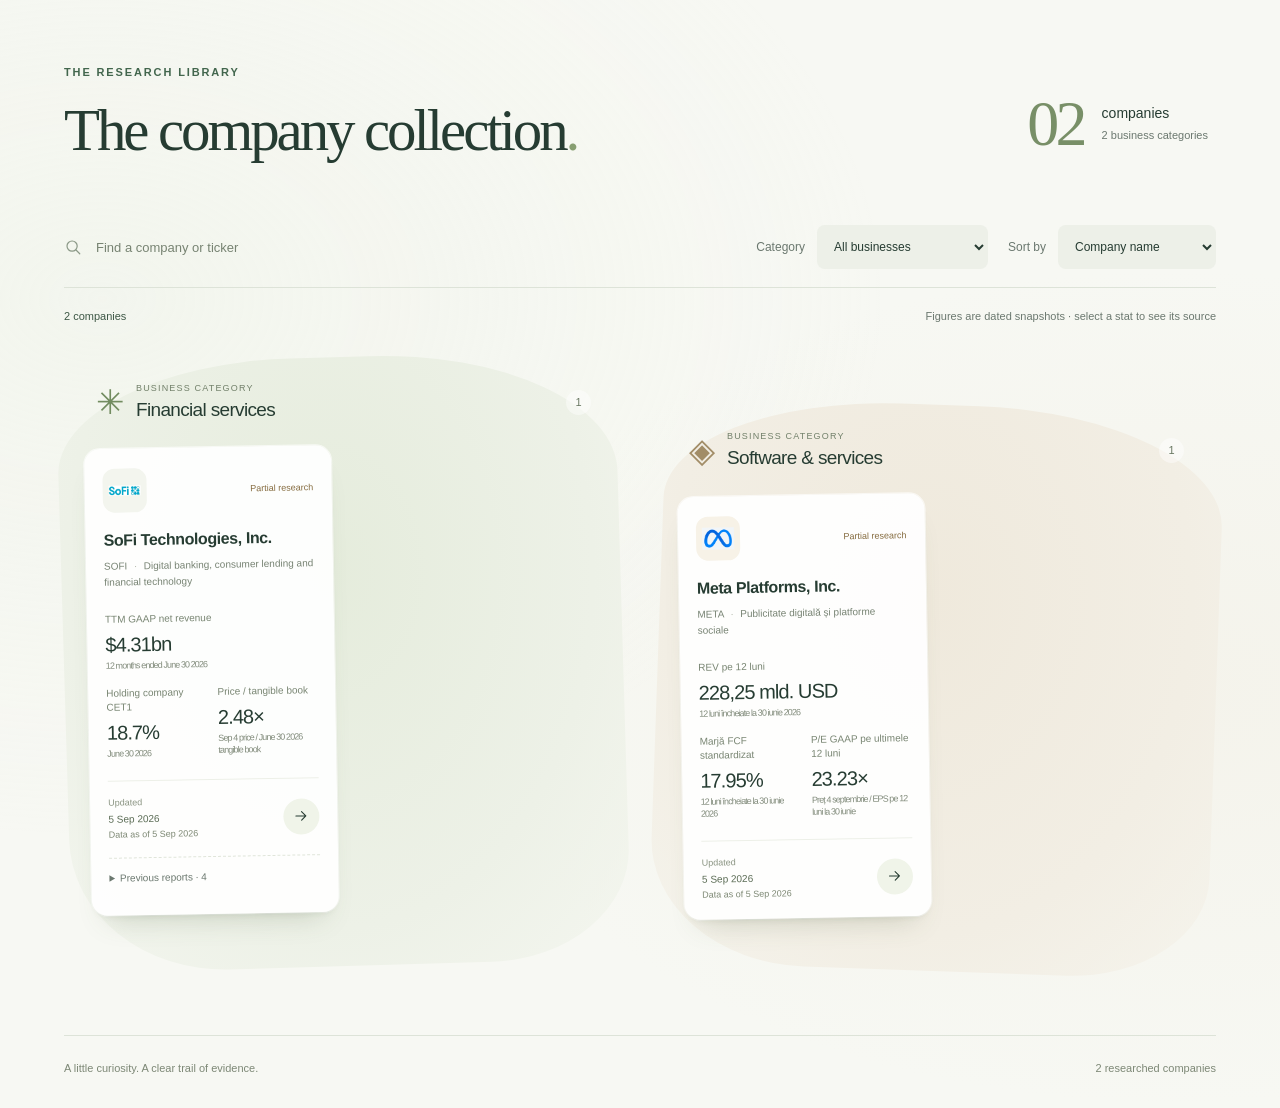
==== commit 948b45bc: "Remove library masthead and introductory copy" ====
--- a/index.html
+++ b/index.html
@@ -7,7 +7,7 @@
 @media(max-width:599px){.page-shell{padding:0 20px}.masthead{height:74px}.masthead-note{display:none}.library-intro{display:block;padding:36px 0 22px}h1{font-size:43px;max-width:13ch;line-height:1.03}.eyebrow{font-size:10px;margin-bottom:14px}.intro-copy{font-size:12px;line-height:1.8;margin-top:18px}.collection-tally{padding:0;margin-top:23px;gap:10px;align-items:baseline}.collection-tally>span{font-size:25px}.collection-tally>div{display:flex;align-items:baseline;gap:9px;font-size:11px}.collection-tally br{display:none}.collection-tally small{font-size:10px}.demo-note{font-size:10px;line-height:1.65}.toolbar{margin-top:7px;padding-top:4px}.select-field{display:block}.select-field>span{display:block;margin-bottom:6px}.select-field select{font-size:11px;padding-left:10px}.collection-meta{font-size:10px;gap:15px;padding-top:17px}.collection-meta p:last-child{max-width:26ch}.cluster-grid{display:block;padding-top:24px;padding-bottom:26px}.cluster:nth-child(n){margin:0 0 34px;padding:24px 17px 28px;max-width:none}.cluster::before{border-radius:34% 40% 26% 24% / 10% 13% 10% 11%}.cluster-heading{margin:0 4px 24px;gap:12px}.cluster-kicker{font-size:9px}.cluster-symbol{font-size:34px}h2{font-size:21px}.cluster-count{min-width:25px;height:25px;font-size:11px}.cluster-cards,.cluster:last-child:nth-child(odd) .cluster-cards{display:grid;grid-template-columns:minmax(0,1fr);gap:23px;max-width:340px;padding-bottom:8px}.company-card{padding:21px 20px 18px}.company-card:nth-child(n){--offset:0px;--tilt:-.7deg}.company-card:nth-child(even){--tilt:.8deg}.company-title h3{font-size:18px}.company-title>span{font-size:11px}.card-status{font-size:10px}.card-top{margin-bottom:16px}.brand-mark{width:44px;height:44px}.card-metrics{grid-template-columns:repeat(3,minmax(0,1fr));gap:12px;margin-top:22px;margin-bottom:20px}.card-stat:first-child:nth-last-child(3){grid-column:auto}.card-stat dt{font-size:10px}.card-stat dd{font-size:20px}.card-stat dd span{display:none}.card-stat small{font-size:9px;line-height:1.5}.card-stat dd a{display:inline-block;min-height:32px}.card-footer time{font-size:11px}.open-report{width:44px;height:44px}.library-footer{flex-direction:column;font-size:10px;gap:8px}.versions summary{min-height:40px;display:flex;align-items:center}.versions a{display:inline-block;min-height:36px;padding:8px 0}}
 @media(max-width:359px){.page-shell{padding:0 15px}h1{font-size:37px}.cluster:nth-child(n){padding:22px 13px 26px}.company-card{padding:18px 17px}.card-metrics{grid-template-columns:repeat(2,minmax(0,1fr))}.card-stat:first-child:nth-last-child(3){grid-column:1/-1}.collection-tally small{font-size:9px}}
 @media(prefers-reduced-motion:reduce){*,*::before{transition:none!important;animation:none!important;scroll-behavior:auto!important}.company-card:nth-child(n){transform:none}.open-report:hover{transform:none}}
-</style></head><body><a class="skip-link" href="#collection">Skip to companies</a><div class="page-shell"><header class="masthead"><a href="index.html" class="wordmark"><span class="collection-mark" aria-hidden="true"><i></i><i></i><i></i></span>Company notes</a><span class="masthead-note">Your research, connected.</span></header><div class="library-intro"><div><p class="eyebrow">The research library</p><h1>The company collection<span class="heading-dot">.</span></h1><p class="intro-copy">Explore the businesses. Follow the evidence.<br>Find your next company to understand.</p></div><div class="collection-tally"><span>02</span><div>companies<br><small>2 business categories</small></div></div></div><div class="toolbar" hidden><label class="search-field"><svg viewBox="0 0 24 24" aria-hidden="true"><circle cx="10.8" cy="10.8" r="6.8"/><path d="m16 16 5 5"/></svg><input id="company-search" type="search" placeholder="Find a company or ticker" aria-label="Find a company or ticker"></label><label class="select-field"><span>Category</span><select id="category-filter"><option value="">All businesses</option><option value="Financial services">Financial services</option><option value="Software &amp; services">Software &amp; services</option></select></label><label class="select-field"><span>Sort by</span><select id="sort-order"><option value="name">Company name</option><option value="updated">Recently updated</option></select></label></div><div class="collection-meta"><p id="result-count" role="status" aria-live="polite" data-label="companies shown">2 companies</p><p>Figures are dated snapshots · select a stat to see its source</p></div><main id="collection"><div class="cluster-grid"><section class="cluster tone-0" data-category="Financial services" aria-labelledby="cluster-0"><header class="cluster-heading"><span class="cluster-symbol" aria-hidden="true">✳</span><div><p class="cluster-kicker">Business category</p><h2 id="cluster-0">Financial services</h2></div><span class="cluster-count">1</span></header><div class="cluster-cards"><article class="company-card" data-name="sofi technologies, inc. sofi digital banking, consumer lending and financial technology financial services" data-date="2026-09-05T17:38:06+03:00" data-company="SoFi Technologies, Inc."><div class="card-top"><div class="brand-mark"><img src="[data-uri]" alt="SoFi Technologies, Inc. logo" width="48" height="48"></div><span class="card-status partial">Partial research</span></div><a class="company-title" href="reports/sofi-fc8c2ec86eea9a8e/2026-09-05-8546f4ec1188b009/report.html"><h3>SoFi Technologies, Inc.</h3><span>SOFI <i>·</i> Digital banking, consumer lending and financial technology</span></a><dl class="card-metrics"><div class="card-stat"><dt>TTM GAAP net revenue</dt><dd><a href="reports/sofi-fc8c2ec86eea9a8e/2026-09-05-8546f4ec1188b009/report.html#ev-ttmrev" title="TTM GAAP net revenue · 12 months ended June 30 2026 · USD million · Calculated from individually identified inputs
+</style></head><body><a class="skip-link" href="#collection">Skip to companies</a><div class="page-shell"><div class="library-intro"><div><p class="eyebrow">The research library</p><h1>The company collection<span class="heading-dot">.</span></h1></div><div class="collection-tally"><span>02</span><div>companies<br><small>2 business categories</small></div></div></div><div class="toolbar" hidden><label class="search-field"><svg viewBox="0 0 24 24" aria-hidden="true"><circle cx="10.8" cy="10.8" r="6.8"/><path d="m16 16 5 5"/></svg><input id="company-search" type="search" placeholder="Find a company or ticker" aria-label="Find a company or ticker"></label><label class="select-field"><span>Category</span><select id="category-filter"><option value="">All businesses</option><option value="Financial services">Financial services</option><option value="Software &amp; services">Software &amp; services</option></select></label><label class="select-field"><span>Sort by</span><select id="sort-order"><option value="name">Company name</option><option value="updated">Recently updated</option></select></label></div><div class="collection-meta"><p id="result-count" role="status" aria-live="polite" data-label="companies shown">2 companies</p><p>Figures are dated snapshots · select a stat to see its source</p></div><main id="collection"><div class="cluster-grid"><section class="cluster tone-0" data-category="Financial services" aria-labelledby="cluster-0"><header class="cluster-heading"><span class="cluster-symbol" aria-hidden="true">✳</span><div><p class="cluster-kicker">Business category</p><h2 id="cluster-0">Financial services</h2></div><span class="cluster-count">1</span></header><div class="cluster-cards"><article class="company-card" data-name="sofi technologies, inc. sofi digital banking, consumer lending and financial technology financial services" data-date="2026-09-05T17:38:06+03:00" data-company="SoFi Technologies, Inc."><div class="card-top"><div class="brand-mark"><img src="[data-uri]" alt="SoFi Technologies, Inc. logo" width="48" height="48"></div><span class="card-status partial">Partial research</span></div><a class="company-title" href="reports/sofi-fc8c2ec86eea9a8e/2026-09-05-8546f4ec1188b009/report.html"><h3>SoFi Technologies, Inc.</h3><span>SOFI <i>·</i> Digital banking, consumer lending and financial technology</span></a><dl class="card-metrics"><div class="card-stat"><dt>TTM GAAP net revenue</dt><dd><a href="reports/sofi-fc8c2ec86eea9a8e/2026-09-05-8546f4ec1188b009/report.html#ev-ttmrev" title="TTM GAAP net revenue · 12 months ended June 30 2026 · USD million · Calculated from individually identified inputs
 FY25 revenue + H1 2026 − H1 2025" aria-label="TTM GAAP net revenue: $4.31bn · View evidence">$4.31bn<span aria-hidden="true">↗</span></a><small>12 months ended June 30 2026</small></dd></div><div class="card-stat"><dt>Holding company CET1</dt><dd><a href="reports/sofi-fc8c2ec86eea9a8e/2026-09-05-8546f4ec1188b009/report.html#ev-cet1" title="Holding company CET1 · June 30 2026 · percent · Regulatory capital disclosure
 Holding-company CET1 ratio in the filed regulatory-capital table; distinct from the bank-subsidiary ratio." aria-label="Holding company CET1: 18.7% · View evidence">18.7%<span aria-hidden="true">↗</span></a><small>June 30 2026</small></dd></div><div class="card-stat"><dt>Price / tangible book</dt><dd><a href="reports/sofi-fc8c2ec86eea9a8e/2026-09-05-8546f4ec1188b009/report.html#ev-ptbv" title="Price / tangible book · Sep 4 price / June 30 2026 tangible book · multiple · Calculated from individually identified inputs
 Different market and balance-sheet dates; company rounded TBV per share." aria-label="Price / tangible book: 2.48× · View evidence">2.48×<span aria-hidden="true">↗</span></a><small>Sep 4 price / June 30 2026 tangible book</small></dd></div></dl><footer class="card-footer"><div><span>Updated</span><time datetime="2026-09-05T17:38:06+03:00" title="2026-09-05T17:38:06+03:00">5 Sep 2026</time><small>Data as of 5 Sep 2026</small></div><a class="open-report" href="reports/sofi-fc8c2ec86eea9a8e/2026-09-05-8546f4ec1188b009/report.html" aria-label="Open report for SoFi Technologies, Inc."><svg viewBox="0 0 24 24" aria-hidden="true"><path d="M5 12h14m-6-6 6 6-6 6"/></svg></a></footer><details class="versions"><summary>Previous reports · 4</summary><ul><li><a href="reports/sofi-fc8c2ec86eea9a8e/2026-09-05-2444a90c0f22b684/report.html">5 Sep 2026 · 17:38:06+03:00</a></li><li><a href="reports/sofi-fc8c2ec86eea9a8e/2026-09-05-d4c3483b4aa32285/report.html">5 Sep 2026 · 17:38:06+03:00</a></li><li><a href="reports/sofi-fc8c2ec86eea9a8e/2026-09-05-11aaa94b33502b17/report.html">5 Sep 2026 · 17:35:55+03:00</a></li><li><a href="reports/sofi-fc8c2ec86eea9a8e/2026-09-05-7edc0a6c2bb156d8/report.html">5 Sep 2026 · 17:26:01+03:00</a></li></ul></details></article></div></section><section class="cluster tone-1" data-category="Software &amp; services" aria-labelledby="cluster-1"><header class="cluster-heading"><span class="cluster-symbol" aria-hidden="true">◈</span><div><p class="cluster-kicker">Business category</p><h2 id="cluster-1">Software &amp; services</h2></div><span class="cluster-count">1</span></header><div class="cluster-cards"><article class="company-card" data-name="meta platforms, inc. meta publicitate digitală și platforme sociale software &amp; services" data-date="2026-09-05T21:52:02+03:00" data-company="Meta Platforms, Inc."><div class="card-top"><div class="brand-mark"><img src="[data-uri]" alt="Meta Platforms, Inc. logo" width="48" height="48"></div><span class="card-status partial">Partial research</span></div><a class="company-title" href="reports/meta-dd813908e2d1dfd7/2026-09-05-d1e98e5d3e676ba4/report.html"><h3>Meta Platforms, Inc.</h3><span>META <i>·</i> Publicitate digitală și platforme sociale</span></a><dl class="card-metrics"><div class="card-stat"><dt>REV pe 12 luni</dt><dd><a href="reports/meta-dd813908e2d1dfd7/2026-09-05-d1e98e5d3e676ba4/report.html#ev-revttm" title="REV pe 12 luni · 12 luni încheiate la 30 iunie 2026 · milioane USD · Calculat din datele citate
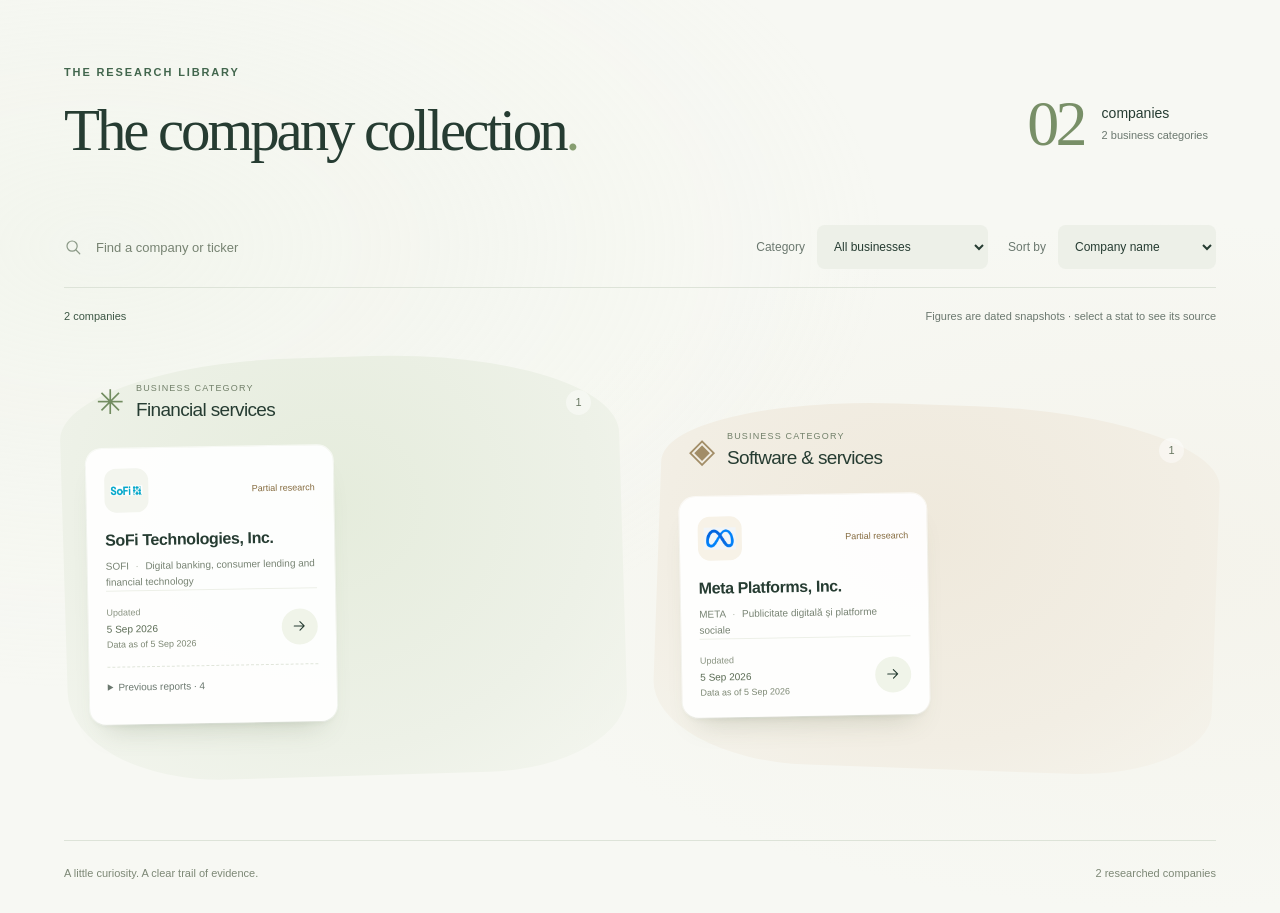
==== commit e8037635: "Remove statistics from company cards" ====
--- a/index.html
+++ b/index.html
@@ -7,13 +7,7 @@
 @media(max-width:599px){.page-shell{padding:0 20px}.masthead{height:74px}.masthead-note{display:none}.library-intro{display:block;padding:36px 0 22px}h1{font-size:43px;max-width:13ch;line-height:1.03}.eyebrow{font-size:10px;margin-bottom:14px}.intro-copy{font-size:12px;line-height:1.8;margin-top:18px}.collection-tally{padding:0;margin-top:23px;gap:10px;align-items:baseline}.collection-tally>span{font-size:25px}.collection-tally>div{display:flex;align-items:baseline;gap:9px;font-size:11px}.collection-tally br{display:none}.collection-tally small{font-size:10px}.demo-note{font-size:10px;line-height:1.65}.toolbar{margin-top:7px;padding-top:4px}.select-field{display:block}.select-field>span{display:block;margin-bottom:6px}.select-field select{font-size:11px;padding-left:10px}.collection-meta{font-size:10px;gap:15px;padding-top:17px}.collection-meta p:last-child{max-width:26ch}.cluster-grid{display:block;padding-top:24px;padding-bottom:26px}.cluster:nth-child(n){margin:0 0 34px;padding:24px 17px 28px;max-width:none}.cluster::before{border-radius:34% 40% 26% 24% / 10% 13% 10% 11%}.cluster-heading{margin:0 4px 24px;gap:12px}.cluster-kicker{font-size:9px}.cluster-symbol{font-size:34px}h2{font-size:21px}.cluster-count{min-width:25px;height:25px;font-size:11px}.cluster-cards,.cluster:last-child:nth-child(odd) .cluster-cards{display:grid;grid-template-columns:minmax(0,1fr);gap:23px;max-width:340px;padding-bottom:8px}.company-card{padding:21px 20px 18px}.company-card:nth-child(n){--offset:0px;--tilt:-.7deg}.company-card:nth-child(even){--tilt:.8deg}.company-title h3{font-size:18px}.company-title>span{font-size:11px}.card-status{font-size:10px}.card-top{margin-bottom:16px}.brand-mark{width:44px;height:44px}.card-metrics{grid-template-columns:repeat(3,minmax(0,1fr));gap:12px;margin-top:22px;margin-bottom:20px}.card-stat:first-child:nth-last-child(3){grid-column:auto}.card-stat dt{font-size:10px}.card-stat dd{font-size:20px}.card-stat dd span{display:none}.card-stat small{font-size:9px;line-height:1.5}.card-stat dd a{display:inline-block;min-height:32px}.card-footer time{font-size:11px}.open-report{width:44px;height:44px}.library-footer{flex-direction:column;font-size:10px;gap:8px}.versions summary{min-height:40px;display:flex;align-items:center}.versions a{display:inline-block;min-height:36px;padding:8px 0}}
 @media(max-width:359px){.page-shell{padding:0 15px}h1{font-size:37px}.cluster:nth-child(n){padding:22px 13px 26px}.company-card{padding:18px 17px}.card-metrics{grid-template-columns:repeat(2,minmax(0,1fr))}.card-stat:first-child:nth-last-child(3){grid-column:1/-1}.collection-tally small{font-size:9px}}
 @media(prefers-reduced-motion:reduce){*,*::before{transition:none!important;animation:none!important;scroll-behavior:auto!important}.company-card:nth-child(n){transform:none}.open-report:hover{transform:none}}
-</style></head><body><a class="skip-link" href="#collection">Skip to companies</a><div class="page-shell"><div class="library-intro"><div><p class="eyebrow">The research library</p><h1>The company collection<span class="heading-dot">.</span></h1></div><div class="collection-tally"><span>02</span><div>companies<br><small>2 business categories</small></div></div></div><div class="toolbar" hidden><label class="search-field"><svg viewBox="0 0 24 24" aria-hidden="true"><circle cx="10.8" cy="10.8" r="6.8"/><path d="m16 16 5 5"/></svg><input id="company-search" type="search" placeholder="Find a company or ticker" aria-label="Find a company or ticker"></label><label class="select-field"><span>Category</span><select id="category-filter"><option value="">All businesses</option><option value="Financial services">Financial services</option><option value="Software &amp; services">Software &amp; services</option></select></label><label class="select-field"><span>Sort by</span><select id="sort-order"><option value="name">Company name</option><option value="updated">Recently updated</option></select></label></div><div class="collection-meta"><p id="result-count" role="status" aria-live="polite" data-label="companies shown">2 companies</p><p>Figures are dated snapshots · select a stat to see its source</p></div><main id="collection"><div class="cluster-grid"><section class="cluster tone-0" data-category="Financial services" aria-labelledby="cluster-0"><header class="cluster-heading"><span class="cluster-symbol" aria-hidden="true">✳</span><div><p class="cluster-kicker">Business category</p><h2 id="cluster-0">Financial services</h2></div><span class="cluster-count">1</span></header><div class="cluster-cards"><article class="company-card" data-name="sofi technologies, inc. sofi digital banking, consumer lending and financial technology financial services" data-date="2026-09-05T17:38:06+03:00" data-company="SoFi Technologies, Inc."><div class="card-top"><div class="brand-mark"><img src="[data-uri]" alt="SoFi Technologies, Inc. logo" width="48" height="48"></div><span class="card-status partial">Partial research</span></div><a class="company-title" href="reports/sofi-fc8c2ec86eea9a8e/2026-09-05-8546f4ec1188b009/report.html"><h3>SoFi Technologies, Inc.</h3><span>SOFI <i>·</i> Digital banking, consumer lending and financial technology</span></a><dl class="card-metrics"><div class="card-stat"><dt>TTM GAAP net revenue</dt><dd><a href="reports/sofi-fc8c2ec86eea9a8e/2026-09-05-8546f4ec1188b009/report.html#ev-ttmrev" title="TTM GAAP net revenue · 12 months ended June 30 2026 · USD million · Calculated from individually identified inputs
-FY25 revenue + H1 2026 − H1 2025" aria-label="TTM GAAP net revenue: $4.31bn · View evidence">$4.31bn<span aria-hidden="true">↗</span></a><small>12 months ended June 30 2026</small></dd></div><div class="card-stat"><dt>Holding company CET1</dt><dd><a href="reports/sofi-fc8c2ec86eea9a8e/2026-09-05-8546f4ec1188b009/report.html#ev-cet1" title="Holding company CET1 · June 30 2026 · percent · Regulatory capital disclosure
-Holding-company CET1 ratio in the filed regulatory-capital table; distinct from the bank-subsidiary ratio." aria-label="Holding company CET1: 18.7% · View evidence">18.7%<span aria-hidden="true">↗</span></a><small>June 30 2026</small></dd></div><div class="card-stat"><dt>Price / tangible book</dt><dd><a href="reports/sofi-fc8c2ec86eea9a8e/2026-09-05-8546f4ec1188b009/report.html#ev-ptbv" title="Price / tangible book · Sep 4 price / June 30 2026 tangible book · multiple · Calculated from individually identified inputs
-Different market and balance-sheet dates; company rounded TBV per share." aria-label="Price / tangible book: 2.48× · View evidence">2.48×<span aria-hidden="true">↗</span></a><small>Sep 4 price / June 30 2026 tangible book</small></dd></div></dl><footer class="card-footer"><div><span>Updated</span><time datetime="2026-09-05T17:38:06+03:00" title="2026-09-05T17:38:06+03:00">5 Sep 2026</time><small>Data as of 5 Sep 2026</small></div><a class="open-report" href="reports/sofi-fc8c2ec86eea9a8e/2026-09-05-8546f4ec1188b009/report.html" aria-label="Open report for SoFi Technologies, Inc."><svg viewBox="0 0 24 24" aria-hidden="true"><path d="M5 12h14m-6-6 6 6-6 6"/></svg></a></footer><details class="versions"><summary>Previous reports · 4</summary><ul><li><a href="reports/sofi-fc8c2ec86eea9a8e/2026-09-05-2444a90c0f22b684/report.html">5 Sep 2026 · 17:38:06+03:00</a></li><li><a href="reports/sofi-fc8c2ec86eea9a8e/2026-09-05-d4c3483b4aa32285/report.html">5 Sep 2026 · 17:38:06+03:00</a></li><li><a href="reports/sofi-fc8c2ec86eea9a8e/2026-09-05-11aaa94b33502b17/report.html">5 Sep 2026 · 17:35:55+03:00</a></li><li><a href="reports/sofi-fc8c2ec86eea9a8e/2026-09-05-7edc0a6c2bb156d8/report.html">5 Sep 2026 · 17:26:01+03:00</a></li></ul></details></article></div></section><section class="cluster tone-1" data-category="Software &amp; services" aria-labelledby="cluster-1"><header class="cluster-heading"><span class="cluster-symbol" aria-hidden="true">◈</span><div><p class="cluster-kicker">Business category</p><h2 id="cluster-1">Software &amp; services</h2></div><span class="cluster-count">1</span></header><div class="cluster-cards"><article class="company-card" data-name="meta platforms, inc. meta publicitate digitală și platforme sociale software &amp; services" data-date="2026-09-05T21:52:02+03:00" data-company="Meta Platforms, Inc."><div class="card-top"><div class="brand-mark"><img src="[data-uri]" alt="Meta Platforms, Inc. logo" width="48" height="48"></div><span class="card-status partial">Partial research</span></div><a class="company-title" href="reports/meta-dd813908e2d1dfd7/2026-09-05-d1e98e5d3e676ba4/report.html"><h3>Meta Platforms, Inc.</h3><span>META <i>·</i> Publicitate digitală și platforme sociale</span></a><dl class="card-metrics"><div class="card-stat"><dt>REV pe 12 luni</dt><dd><a href="reports/meta-dd813908e2d1dfd7/2026-09-05-d1e98e5d3e676ba4/report.html#ev-revttm" title="REV pe 12 luni · 12 luni încheiate la 30 iunie 2026 · milioane USD · Calculat din datele citate
-2025 + S1 2026 − S1 2025. EPS însumează valorile pe perioade; mediile de acțiuni diferă ușor." aria-label="REV pe 12 luni: 228,25 mld. USD · View evidence">228,25 mld. USD<span aria-hidden="true">↗</span></a><small>12 luni încheiate la 30 iunie 2026</small></dd></div><div class="card-stat"><dt>Marjă FCF standardizat</dt><dd><a href="reports/meta-dd813908e2d1dfd7/2026-09-05-d1e98e5d3e676ba4/report.html#ev-fcfmttm" title="Marjă FCF standardizat · 12 luni încheiate la 30 iunie 2026 · procente · Calculat din datele citate
-FCF standardizat / venituri × 100." aria-label="Marjă FCF standardizat: 17.95% · View evidence">17.95%<span aria-hidden="true">↗</span></a><small>12 luni încheiate la 30 iunie 2026</small></dd></div><div class="card-stat"><dt>P/E GAAP pe ultimele 12 luni</dt><dd><a href="reports/meta-dd813908e2d1dfd7/2026-09-05-d1e98e5d3e676ba4/report.html#ev-pettm" title="P/E GAAP pe ultimele 12 luni · Preț 4 septembrie / EPS pe 12 luni la 30 iunie · multiplu · Calculat din datele citate
-Preț / EPS diluat însumat pe 12 luni; efectele fiscale distorsionează comparația." aria-label="P/E GAAP pe ultimele 12 luni: 23.23× · View evidence">23.23×<span aria-hidden="true">↗</span></a><small>Preț 4 septembrie / EPS pe 12 luni la 30 iunie</small></dd></div></dl><footer class="card-footer"><div><span>Updated</span><time datetime="2026-09-05T21:52:02+03:00" title="2026-09-05T21:52:02+03:00">5 Sep 2026</time><small>Data as of 5 Sep 2026</small></div><a class="open-report" href="reports/meta-dd813908e2d1dfd7/2026-09-05-d1e98e5d3e676ba4/report.html" aria-label="Open report for Meta Platforms, Inc."><svg viewBox="0 0 24 24" aria-hidden="true"><path d="M5 12h14m-6-6 6 6-6 6"/></svg></a></footer></article></div></section></div><div id="no-results" class="empty-state" hidden><h2>No companies found.</h2><p>Try a different name, ticker, or business category.</p><button id="reset-filters" type="button">Clear filters</button></div></main><footer class="library-footer"><span>A little curiosity. A clear trail of evidence.</span><span>2 researched companies</span></footer></div><script>(() => {
+</style></head><body><a class="skip-link" href="#collection">Skip to companies</a><div class="page-shell"><div class="library-intro"><div><p class="eyebrow">The research library</p><h1>The company collection<span class="heading-dot">.</span></h1></div><div class="collection-tally"><span>02</span><div>companies<br><small>2 business categories</small></div></div></div><div class="toolbar" hidden><label class="search-field"><svg viewBox="0 0 24 24" aria-hidden="true"><circle cx="10.8" cy="10.8" r="6.8"/><path d="m16 16 5 5"/></svg><input id="company-search" type="search" placeholder="Find a company or ticker" aria-label="Find a company or ticker"></label><label class="select-field"><span>Category</span><select id="category-filter"><option value="">All businesses</option><option value="Financial services">Financial services</option><option value="Software &amp; services">Software &amp; services</option></select></label><label class="select-field"><span>Sort by</span><select id="sort-order"><option value="name">Company name</option><option value="updated">Recently updated</option></select></label></div><div class="collection-meta"><p id="result-count" role="status" aria-live="polite" data-label="companies shown">2 companies</p><p>Figures are dated snapshots · select a stat to see its source</p></div><main id="collection"><div class="cluster-grid"><section class="cluster tone-0" data-category="Financial services" aria-labelledby="cluster-0"><header class="cluster-heading"><span class="cluster-symbol" aria-hidden="true">✳</span><div><p class="cluster-kicker">Business category</p><h2 id="cluster-0">Financial services</h2></div><span class="cluster-count">1</span></header><div class="cluster-cards"><article class="company-card" data-name="sofi technologies, inc. sofi digital banking, consumer lending and financial technology financial services" data-date="2026-09-05T17:38:06+03:00" data-company="SoFi Technologies, Inc."><div class="card-top"><div class="brand-mark"><img src="[data-uri]" alt="SoFi Technologies, Inc. logo" width="48" height="48"></div><span class="card-status partial">Partial research</span></div><a class="company-title" href="reports/sofi-fc8c2ec86eea9a8e/2026-09-05-8546f4ec1188b009/report.html"><h3>SoFi Technologies, Inc.</h3><span>SOFI <i>·</i> Digital banking, consumer lending and financial technology</span></a><footer class="card-footer"><div><span>Updated</span><time datetime="2026-09-05T17:38:06+03:00" title="2026-09-05T17:38:06+03:00">5 Sep 2026</time><small>Data as of 5 Sep 2026</small></div><a class="open-report" href="reports/sofi-fc8c2ec86eea9a8e/2026-09-05-8546f4ec1188b009/report.html" aria-label="Open report for SoFi Technologies, Inc."><svg viewBox="0 0 24 24" aria-hidden="true"><path d="M5 12h14m-6-6 6 6-6 6"/></svg></a></footer><details class="versions"><summary>Previous reports · 4</summary><ul><li><a href="reports/sofi-fc8c2ec86eea9a8e/2026-09-05-2444a90c0f22b684/report.html">5 Sep 2026 · 17:38:06+03:00</a></li><li><a href="reports/sofi-fc8c2ec86eea9a8e/2026-09-05-d4c3483b4aa32285/report.html">5 Sep 2026 · 17:38:06+03:00</a></li><li><a href="reports/sofi-fc8c2ec86eea9a8e/2026-09-05-11aaa94b33502b17/report.html">5 Sep 2026 · 17:35:55+03:00</a></li><li><a href="reports/sofi-fc8c2ec86eea9a8e/2026-09-05-7edc0a6c2bb156d8/report.html">5 Sep 2026 · 17:26:01+03:00</a></li></ul></details></article></div></section><section class="cluster tone-1" data-category="Software &amp; services" aria-labelledby="cluster-1"><header class="cluster-heading"><span class="cluster-symbol" aria-hidden="true">◈</span><div><p class="cluster-kicker">Business category</p><h2 id="cluster-1">Software &amp; services</h2></div><span class="cluster-count">1</span></header><div class="cluster-cards"><article class="company-card" data-name="meta platforms, inc. meta publicitate digitală și platforme sociale software &amp; services" data-date="2026-09-05T21:52:02+03:00" data-company="Meta Platforms, Inc."><div class="card-top"><div class="brand-mark"><img src="[data-uri]" alt="Meta Platforms, Inc. logo" width="48" height="48"></div><span class="card-status partial">Partial research</span></div><a class="company-title" href="reports/meta-dd813908e2d1dfd7/2026-09-05-d1e98e5d3e676ba4/report.html"><h3>Meta Platforms, Inc.</h3><span>META <i>·</i> Publicitate digitală și platforme sociale</span></a><footer class="card-footer"><div><span>Updated</span><time datetime="2026-09-05T21:52:02+03:00" title="2026-09-05T21:52:02+03:00">5 Sep 2026</time><small>Data as of 5 Sep 2026</small></div><a class="open-report" href="reports/meta-dd813908e2d1dfd7/2026-09-05-d1e98e5d3e676ba4/report.html" aria-label="Open report for Meta Platforms, Inc."><svg viewBox="0 0 24 24" aria-hidden="true"><path d="M5 12h14m-6-6 6 6-6 6"/></svg></a></footer></article></div></section></div><div id="no-results" class="empty-state" hidden><h2>No companies found.</h2><p>Try a different name, ticker, or business category.</p><button id="reset-filters" type="button">Clear filters</button></div></main><footer class="library-footer"><span>A little curiosity. A clear trail of evidence.</span><span>2 researched companies</span></footer></div><script>(() => {
   'use strict';
   const toolbar = document.querySelector('.toolbar');
   const search = document.querySelector('#company-search');
